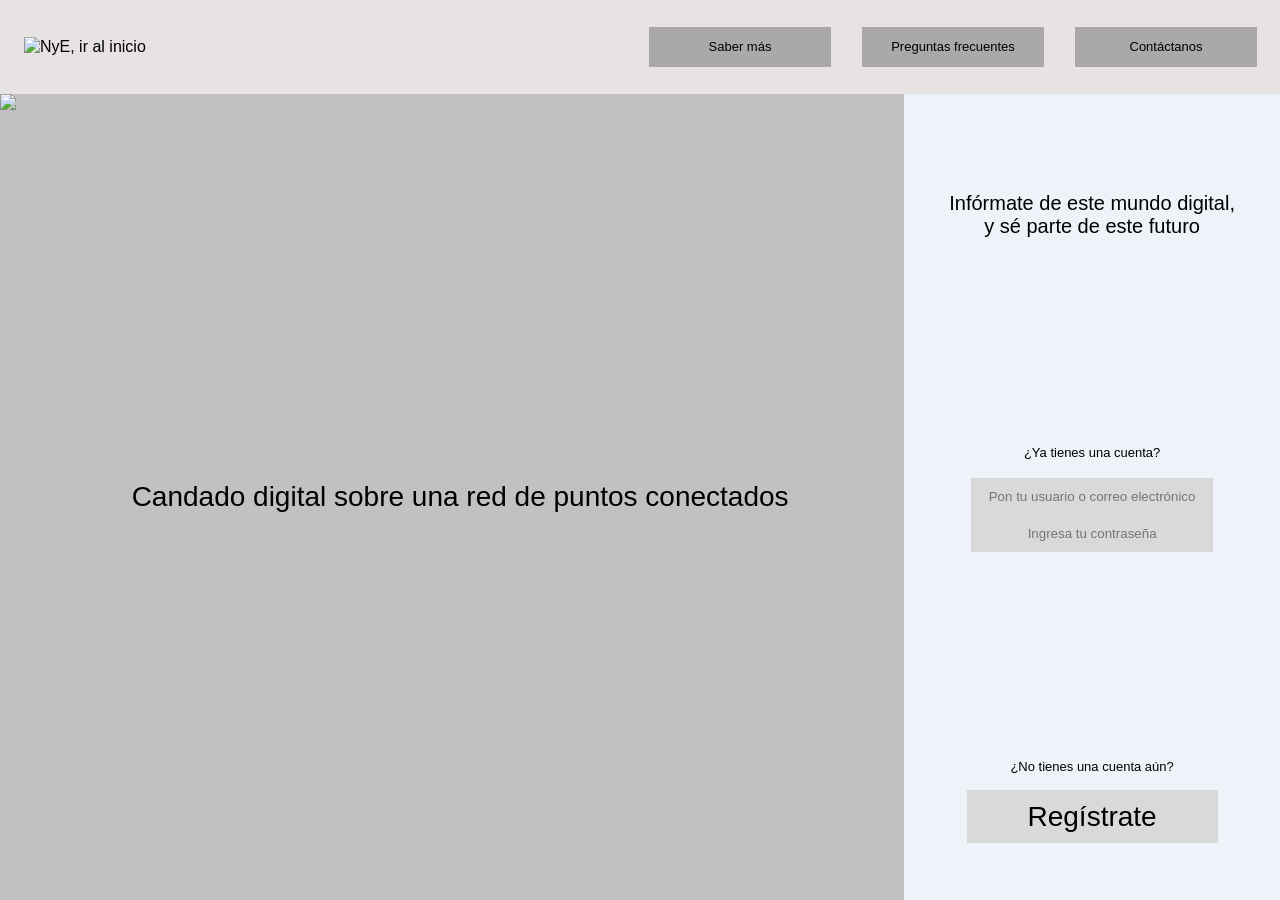
==== index.html @ 59d9b5fd "Add files via upload" ====
<!DOCTYPE html>
<html lang="es">
<head>
  <meta charset="UTF-8">
  <meta name="viewport" content="width=device-width, initial-scale=1.0">
  <title>NyE | ISO/IEC 27001</title>
  <link rel="stylesheet" href="css/index.css">
  <script src="script.js" defer></script>
</head>
<body>
  <header>
    <a class="logo" href="index.html"><img src="css/img/logo.png" alt="NyE, ir al inicio"></a>
    <nav>
      <a href="saber-mas.html">Saber más</a>
      <a href="preguntas-frecuentes.html">Preguntas frecuentes</a>
      <a href="contacto.html">Contáctanos</a>
    </nav>
  </header>

  <main>
    <section class="imagen">
      <img src="css/img/candado.jpg" alt="Candado digital sobre una red de puntos conectados">
    </section>

    <aside>
      <h1>Infórmate de este mundo digital,<br>y sé parte de este futuro</h1>

      <section class="login">
        <h2>¿Ya tienes una cuenta?</h2>
        <form action="#" method="post">
          <div class="campo">
            <label for="usuario">Usuario o correo electrónico</label>
            <input type="text" id="usuario" name="usuario" placeholder="Pon tu usuario o correo electrónico">
          </div>
          <div class="campo">
            <label for="clave">Contraseña</label>
            <input type="password" id="clave" name="clave" placeholder="Ingresa tu contraseña">
          </div>
          <button type="submit">Ingresar</button>
        </form>
      </section>

      <section class="registro">
        <p>¿No tienes una cuenta aún?</p>
        <a href="registro.html">Regístrate</a>
      </section>
    </aside>
  </main>
</body>
</html>
---- css/index.css ----
/* index.css  ->  <link rel="stylesheet" href="index.css"> */
*{box-sizing:border-box;margin:0;padding:0}
body{font-family:"Inter","Segoe UI",Roboto,Arial,sans-serif;color:#000;background:#EDF3F9;line-height:1.25}
a{color:inherit;text-decoration:none}
img{display:block}
ul,ol{list-style:none}

header{height:94px;padding:0 23px 0 24px;background:#e8e3e3;display:flex;align-items:center}
header > div{width:182px;height:56px;background:#aaa8a9;display:flex;align-items:center;justify-content:center;text-align:center;font-size:13px}
header nav{margin-left:auto;display:flex;gap:31px}
header nav a{width:182px;height:40px;background:#aaa8a9;display:flex;align-items:center;justify-content:center;text-align:center;font-size:13px}

main{display:grid;grid-template-columns:883fr 367fr;min-height:calc(100vh - 94px)}

/* Imagen grande de la izquierda (el texto es el alt de la imagen) */
main > section{background:#c2c0c1}
main > section img{width:100%;height:100%;min-height:calc(100vh - 94px);line-height:calc(100vh - 94px);text-align:center;font-size:28px;object-fit:cover;background:#c2c0c1}

/* Panel derecho */
aside{display:flex;flex-direction:column;justify-content:space-between;align-items:center;padding:98px 30px 57px;text-align:center}
aside h1{font-size:20px;font-weight:400;line-height:1.15}
aside h2{font-size:13px;font-weight:400;margin-bottom:17px}
aside p{font-size:13px;margin-bottom:15px}

form{display:flex;flex-direction:column;align-items:center}
input{width:242px;height:37px;margin-bottom:28px;padding:0 10px;background:#d9d9d9;border:0;border-radius:0;text-align:center;font:13px inherit;font-family:inherit}
input:last-of-type{margin-bottom:0}
input:focus{outline:2px solid #000}

/* Etiquetas y botón "Ingresar" no aparecen en el wireframe: se ocultan visualmente (siguen accesibles) */
label,form button{position:absolute;width:1px;height:1px;overflow:hidden;clip:rect(0 0 0 0);white-space:nowrap}
form button:focus{position:static;width:auto;height:auto;clip:auto;margin-top:12px;padding:8px 20px;background:#000;color:#fff;border:0}

aside section:last-child a{display:flex;align-items:center;justify-content:center;width:251px;height:53px;background:#d9d9d9;font-size:28px}

@media (max-width:800px){
  header{height:auto;flex-direction:column;gap:12px;padding:12px}
  header nav{margin:0;flex-wrap:wrap;justify-content:center;gap:12px}
  main{grid-template-columns:1fr}
  main > section img{min-height:220px;line-height:220px}
  aside{gap:40px;padding:40px 20px}
}
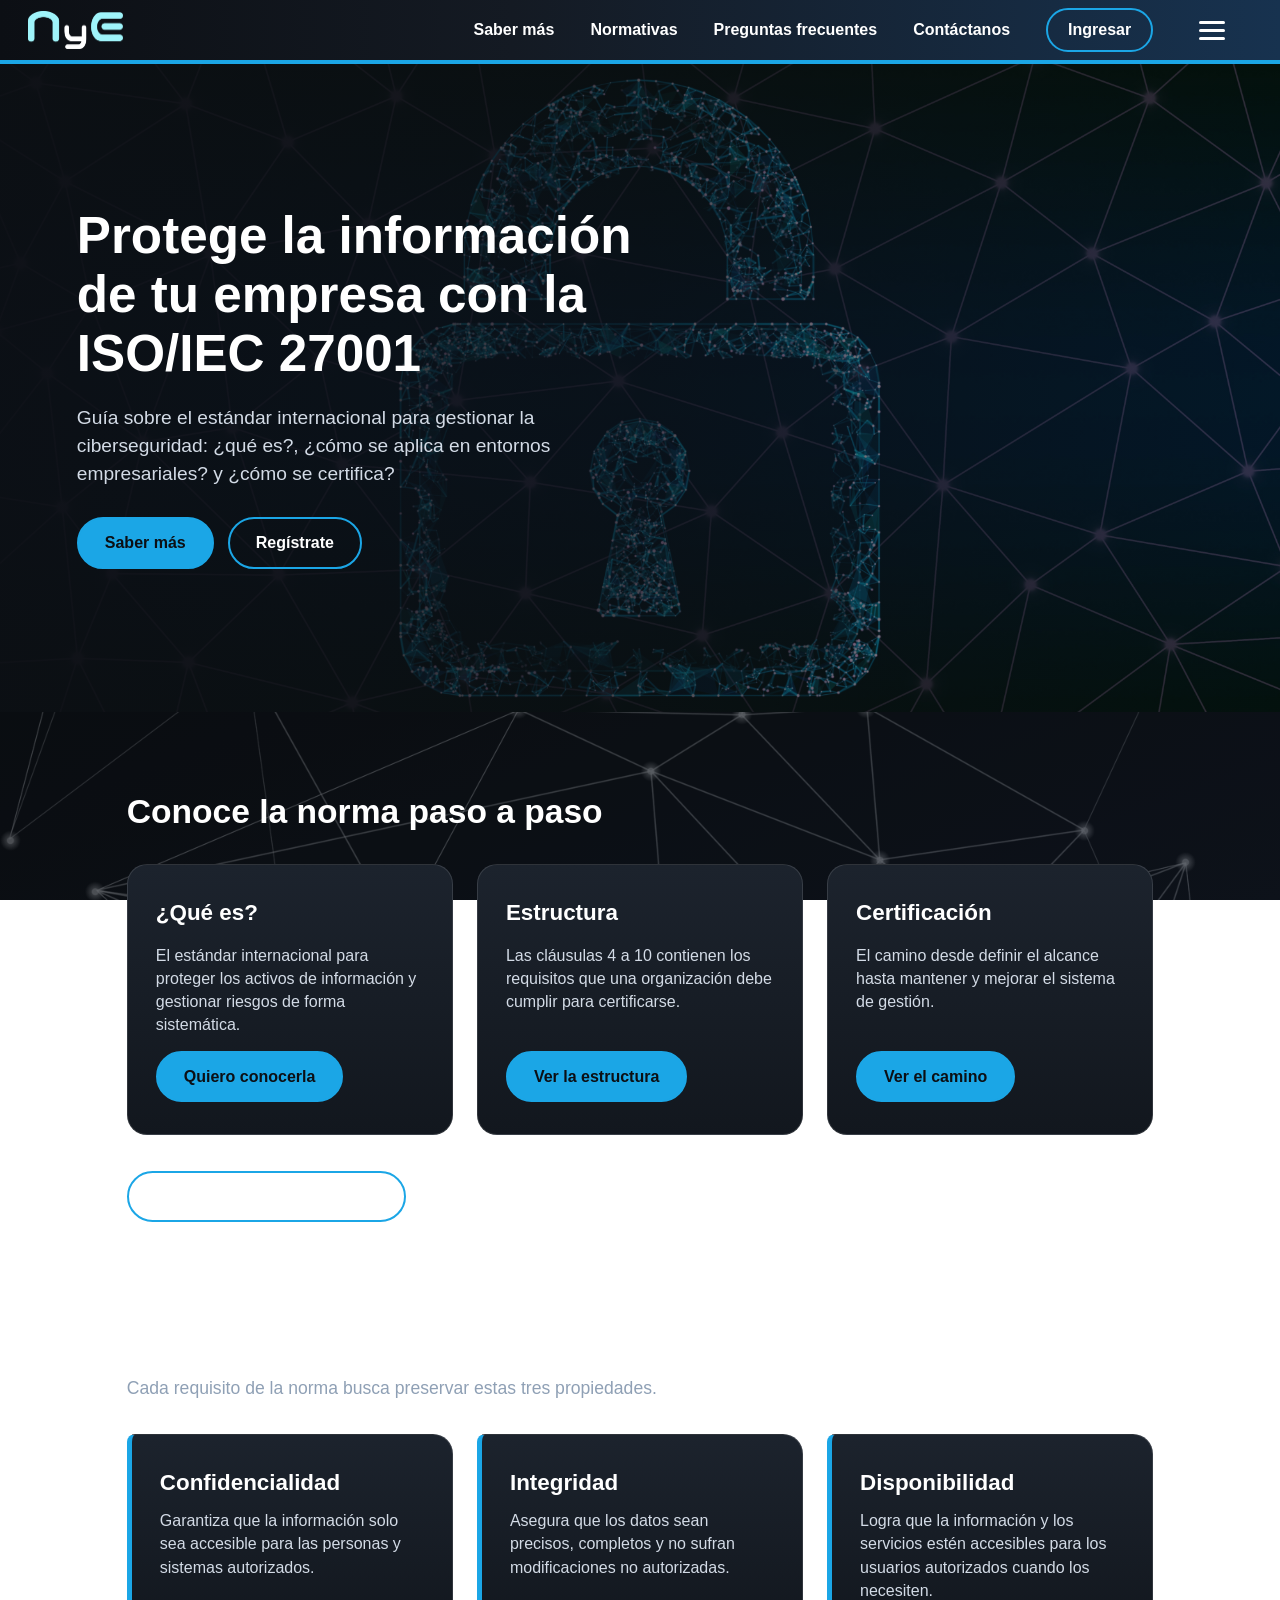
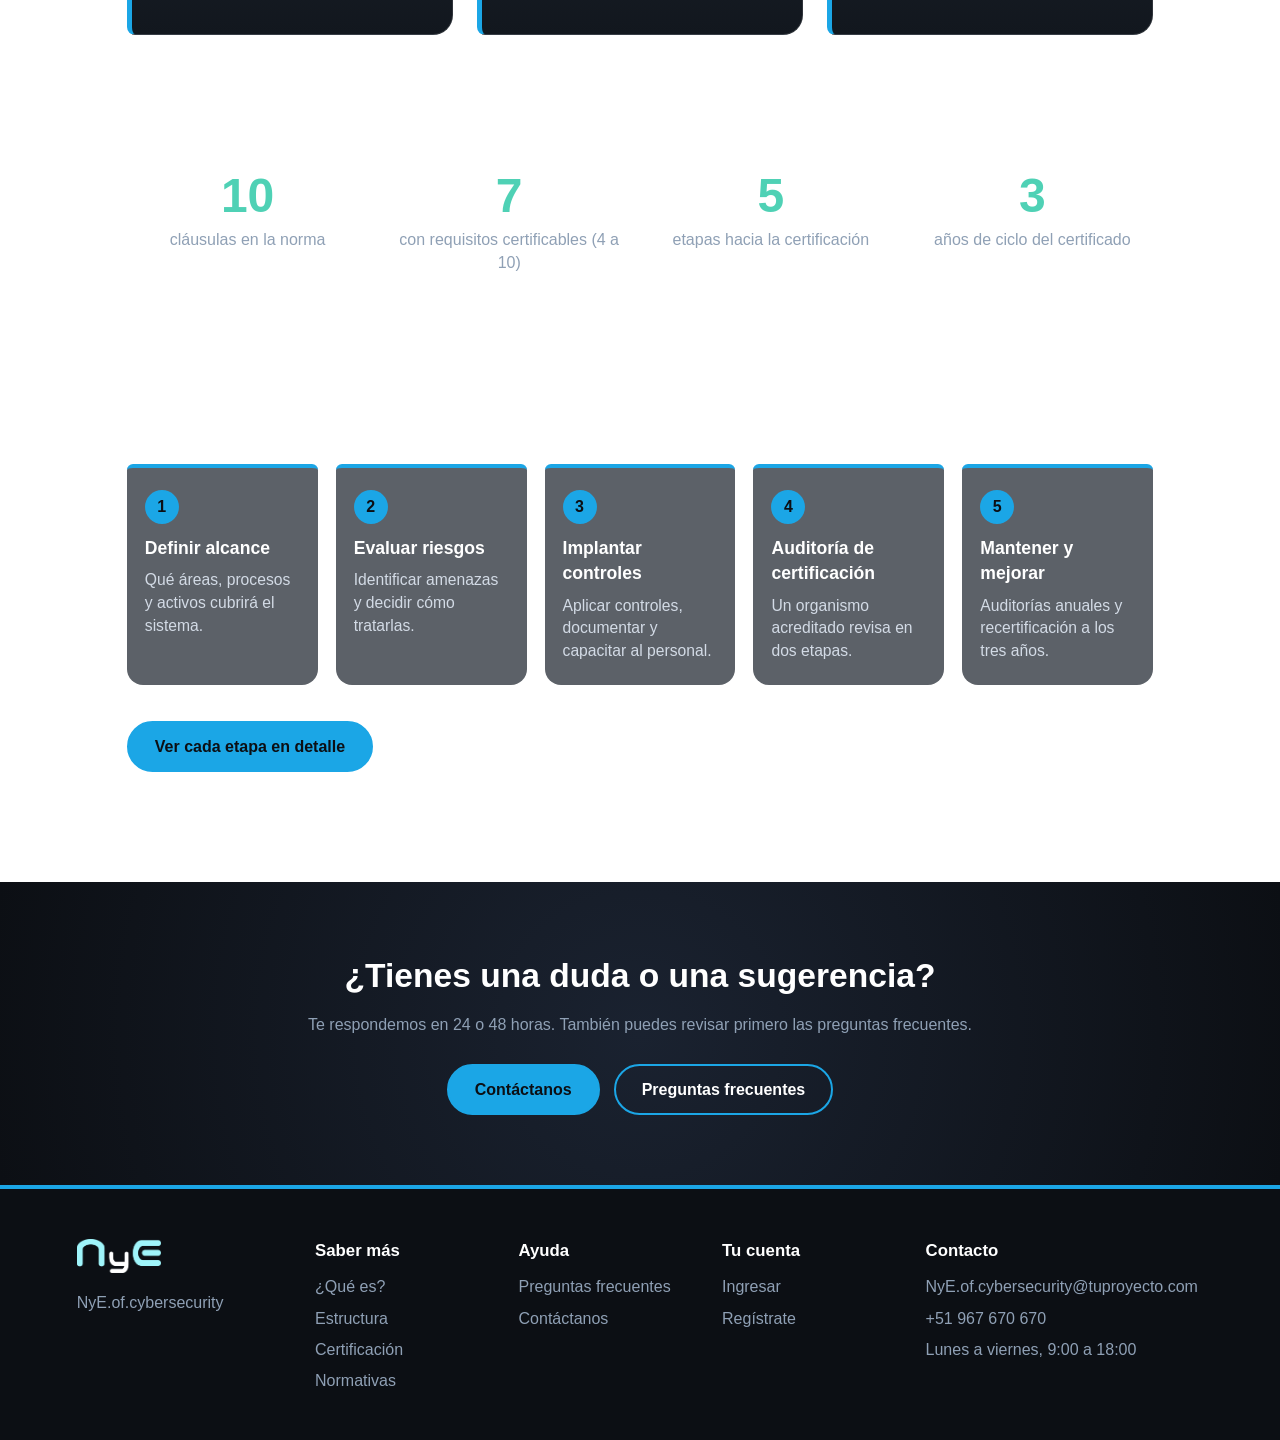
==== commit 29b3596e: "Add files via upload" ====
--- a/index.html
+++ b/index.html
@@ -4,47 +4,153 @@
   <meta charset="UTF-8">
   <meta name="viewport" content="width=device-width, initial-scale=1.0">
   <title>NyE | ISO/IEC 27001</title>
-  <link rel="stylesheet" href="css/index.css">
-  <script src="script.js" defer></script>
+  <link rel="stylesheet" href="css/inicio.css">
+  <link rel="stylesheet" href="css/efectos.css">
 </head>
 <body>
+  <div class="precarga" aria-hidden="true"><span></span></div>
   <header>
     <a class="logo" href="index.html"><img src="css/img/logo.png" alt="NyE, ir al inicio"></a>
     <nav>
       <a href="saber-mas.html">Saber más</a>
+      <a href="normativas.html">Normativas</a>
       <a href="preguntas-frecuentes.html">Preguntas frecuentes</a>
       <a href="contacto.html">Contáctanos</a>
+      <a class="acceso" href="login.html">Ingresar</a>
+    <button class="menu-btn" type="button" aria-label="Abrir menú" aria-expanded="false" aria-controls="menu"><span></span><span></span><span></span></button>
     </nav>
   </header>
 
   <main>
-    <section class="imagen">
-      <img src="css/img/candado.jpg" alt="Candado digital sobre una red de puntos conectados">
+    <!-- Portada -->
+    <section class="portada">
+      <div class="portada-texto">
+        <h1>Protege la información de tu empresa con la ISO/IEC 27001</h1>
+        <p>Guía sobre el estándar internacional para gestionar la ciberseguridad: ¿qué es?, ¿cómo se aplica en entornos empresariales? y ¿cómo se certifica?</p>
+        <div class="botones">
+          <a class="btn btn-cian" href="saber-mas.html">Saber más</a>
+          <a class="btn btn-borde" href="registro.html">Regístrate</a>
+        </div>
+      </div>
     </section>
 
-    <aside>
-      <h1>Infórmate de este mundo digital,<br>y sé parte de este futuro</h1>
+    <!-- Tres tarjetas principales -->
+    <section class="bloque tarjetas-principales" aria-labelledby="t-conoce">
+      <h2 id="t-conoce">Conoce la norma paso a paso</h2>
+      <div class="rejilla-3">
+        <article class="tarjeta">
+          <h3>¿Qué es?</h3>
+          <p>El estándar internacional para proteger los activos de información y gestionar riesgos de forma sistemática.</p>
+          <a class="btn btn-cian" href="que-es.html">Quiero conocerla</a>
+        </article>
+        <article class="tarjeta">
+          <h3>Estructura</h3>
+          <p>Las cláusulas 4 a 10 contienen los requisitos que una organización debe cumplir para certificarse.</p>
+          <a class="btn btn-cian" href="estructura.html">Ver la estructura</a>
+        </article>
+        <article class="tarjeta">
+          <h3>Certificación</h3>
+          <p>El camino desde definir el alcance hasta mantener y mejorar el sistema de gestión.</p>
+          <a class="btn btn-cian" href="certificacion.html">Ver el camino</a>
+        </article>
+      </div>
+      <p class="experto"><a class="btn btn-borde" href="contacto.html">Quiero hablar con un experto</a></p>
+    </section>
 
-      <section class="login">
-        <h2>¿Ya tienes una cuenta?</h2>
-        <form action="#" method="post">
-          <div class="campo">
-            <label for="usuario">Usuario o correo electrónico</label>
-            <input type="text" id="usuario" name="usuario" placeholder="Pon tu usuario o correo electrónico">
-          </div>
-          <div class="campo">
-            <label for="clave">Contraseña</label>
-            <input type="password" id="clave" name="clave" placeholder="Ingresa tu contraseña">
-          </div>
-          <button type="submit">Ingresar</button>
-        </form>
-      </section>
+    <!-- Pilares (equivale a la cuadrícula de industrias) -->
+    <section class="bloque pilares" aria-labelledby="t-pilares">
+      <h2 id="t-pilares">Tres pilares para proteger tu información</h2>
+      <p class="intro">Cada requisito de la norma busca preservar estas tres propiedades.</p>
+      <div class="rejilla-3">
+        <article class="pilar">
+          <h3>Confidencialidad</h3>
+          <p>Garantiza que la información solo sea accesible para las personas y sistemas autorizados.</p>
+        </article>
+        <article class="pilar">
+          <h3>Integridad</h3>
+          <p>Asegura que los datos sean precisos, completos y no sufran modificaciones no autorizadas.</p>
+        </article>
+        <article class="pilar">
+          <h3>Disponibilidad</h3>
+          <p>Logra que la información y los servicios estén accesibles para los usuarios autorizados cuando los necesiten.</p>
+        </article>
+      </div>
+    </section>
 
-      <section class="registro">
-        <p>¿No tienes una cuenta aún?</p>
+    <!-- Cifras -->
+    <section class="cifras" aria-label="La norma en cifras">
+      <div><strong>10</strong><span>cláusulas en la norma</span></div>
+      <div><strong>7</strong><span>con requisitos certificables (4 a 10)</span></div>
+      <div><strong>5</strong><span>etapas hacia la certificación</span></div>
+      <div><strong>3</strong><span>años de ciclo del certificado</span></div>
+    </section>
+
+    <!-- Camino a la certificación (equivale a noticias y recursos) -->
+    <section class="bloque camino" aria-labelledby="t-camino">
+      <h2 id="t-camino">Camino hacia la certificación</h2>
+      <ol class="pasos">
+        <li><h3>Definir alcance</h3><p>Qué áreas, procesos y activos cubrirá el sistema.</p></li>
+        <li><h3>Evaluar riesgos</h3><p>Identificar amenazas y decidir cómo tratarlas.</p></li>
+        <li><h3>Implantar controles</h3><p>Aplicar controles, documentar y capacitar al personal.</p></li>
+        <li><h3>Auditoría de certificación</h3><p>Un organismo acreditado revisa en dos etapas.</p></li>
+        <li><h3>Mantener y mejorar</h3><p>Auditorías anuales y recertificación a los tres años.</p></li>
+      </ol>
+      <p class="experto"><a class="btn btn-cian" href="certificacion.html">Ver cada etapa en detalle</a></p>
+    </section>
+
+    <!-- Llamada a la acción final -->
+    <section class="cierre">
+      <h2>¿Tienes una duda o una sugerencia?</h2>
+      <p>Te respondemos en 24 o 48 horas. También puedes revisar primero las preguntas frecuentes.</p>
+      <div class="botones">
+        <a class="btn btn-cian" href="contacto.html">Contáctanos</a>
+        <a class="btn btn-borde" href="preguntas-frecuentes.html">Preguntas frecuentes</a>
+      </div>
+    </section>
+  </main>
+
+  <footer>
+    <div class="pie-columnas">
+      <div>
+        <img src="css/img/logo.png" alt="NyE" class="pie-logo">
+        <p>NyE.of.cybersecurity</p>
+      </div>
+      <div>
+        <h3>Saber más</h3>
+        <a href="que-es.html">¿Qué es?</a>
+        <a href="estructura.html">Estructura</a>
+        <a href="certificacion.html">Certificación</a>
+        <a href="normativas.html">Normativas</a>
+      </div>
+      <div>
+        <h3>Ayuda</h3>
+        <a href="preguntas-frecuentes.html">Preguntas frecuentes</a>
+        <a href="contacto.html">Contáctanos</a>
+      </div>
+      <div>
+        <h3>Tu cuenta</h3>
+        <a href="login.html">Ingresar</a>
         <a href="registro.html">Regístrate</a>
-      </section>
-    </aside>
-  </main>
+      </div>
+      <div>
+        <h3>Contacto</h3>
+        <a href="mailto:NyE.of.cybersecurity@tuproyecto.com">NyE.of.cybersecurity@tuproyecto.com</a>
+        <a href="tel:+51967670670">+51 967 670 670</a>
+        <span>Lunes a viernes, 9:00 a 18:00</span>
+      </div>
+    </div>
+  </footer>
+<div class="menu-pantalla" id="menu" aria-hidden="true">
+    <ol>
+      <li style="--i:0"><a href="index.html">Inicio</a></li>
+      <li style="--i:1"><a href="saber-mas.html">Saber más</a></li>
+      <li style="--i:2"><a href="normativas.html">Normativas</a></li>
+      <li style="--i:3"><a href="preguntas-frecuentes.html">Preguntas frecuentes</a></li>
+      <li style="--i:4"><a href="contacto.html">Contáctanos</a></li>
+      <li style="--i:5"><a href="login.html">Ingresar</a></li>
+    </ol>
+    <p>NyE.of.cybersecurity</p>
+  </div>
+  <script src="js/efectos.js"></script>
 </body>
 </html>
--- a/css/inicio.css
+++ b/css/inicio.css
@@ -0,0 +1,214 @@
+/* inicio.css -> <link rel="stylesheet" href="css/inicio.css">
+   Misma paleta que el resto del sitio NyE. Estructura inspirada en Control Union España. */
+
+:root {
+  --azul-noche: #0c0f14;
+  --azul-medio: #141a23;
+  --azul-claro: #17324f;
+  --cian: #1ba6e6;
+  --fondo: #0c0f14;
+  --tarjeta-a: #1c232d;
+  --tarjeta-b: #12171e;
+  --texto-suave: #8fa0b5;
+}
+
+* { box-sizing: border-box; margin: 0; padding: 0; }
+
+html { background: linear-gradient(160deg, #0c0f14 0%, #10151c 60%, #141c28 100%) fixed; scroll-behavior: smooth; }
+
+body {
+  min-height: 100vh;
+  font-family: "Fira Sans", "Mukta", "Segoe UI", Roboto, Arial, sans-serif;
+  color: #fff;
+  line-height: 1.45;
+}
+
+a { color: inherit; text-decoration: none; }
+
+:focus-visible { outline: 3px solid var(--cian); outline-offset: 3px; }
+
+/* ===== Encabezado (igual que el resto del sitio) ===== */
+header {
+  position: sticky;
+  top: 0;
+  z-index: 10;
+  display: flex;
+  align-items: center;
+  justify-content: space-between;
+  gap: 20px;
+  min-height: 64px;
+  padding: 6px 3.5% 6px 2.2%;
+  background: linear-gradient(90deg, var(--azul-noche) 0%, var(--azul-medio) 40%, var(--azul-claro) 100%);
+  border-bottom: 4px solid var(--cian);
+}
+
+.logo { display: block; line-height: 0; }
+.logo img { display: block; height: 38px; width: auto; }
+
+nav { display: flex; flex-wrap: wrap; align-items: center; gap: clamp(16px, 3vw, 36px); }
+nav a { font-weight: 700; font-size: 1rem; }
+nav a:hover { text-decoration: underline; }
+
+nav a.acceso {
+  padding: 8px 20px;
+  border: 2px solid var(--cian);
+  border-radius: 999px;
+}
+nav a.acceso:hover { background: var(--cian); text-decoration: none; }
+
+/* ===== Botones ===== */
+.btn {
+  display: inline-block;
+  padding: 12px 26px;
+  border-radius: 999px;
+  font-weight: 700;
+  font-size: 1rem;
+  transition: background 0.2s, border-color 0.2s;
+}
+.btn-cian { background: var(--cian); color: var(--azul-noche); border: 2px solid var(--cian); }
+.btn-cian:hover { background: #4cc0f5; border-color: #4cc0f5; }
+.btn-borde { border: 2px solid var(--cian); color: #fff; }
+.btn-borde:hover { background: rgba(27, 166, 230, 0.18); }
+
+.botones { display: flex; flex-wrap: wrap; gap: 14px; }
+
+/* ===== Portada ===== */
+.portada {
+  display: flex;
+  align-items: center;
+  min-height: 72vh;
+  padding: 60px 6%;
+  background:
+    linear-gradient(90deg, rgba(12,15,20, 0.94) 0%, rgba(12,15,20, 0.75) 50%, rgba(12,15,20, 0.25) 100%),
+    var(--azul-noche) url("img/candado.jpg") center / cover no-repeat;
+}
+
+.portada-texto { max-width: 38rem; }
+.portada h1 { font-size: clamp(2rem, 4.4vw, 3.2rem); line-height: 1.15; margin-bottom: 20px; }
+.portada p { font-size: 1.2rem; color: #d3dbe6; margin-bottom: 30px; max-width: 34rem; }
+
+/* ===== Bloques de contenido ===== */
+.bloque { max-width: 1180px; margin: 0 auto; padding: 80px 6% 20px; }
+.bloque h2 { font-size: clamp(1.6rem, 3vw, 2.1rem); line-height: 1.2; margin-bottom: 14px; }
+.intro { color: var(--texto-suave); margin-bottom: 32px; font-size: 1.1rem; }
+.tarjetas-principales h2, .camino h2 { margin-bottom: 32px; }
+
+.rejilla-3 { display: grid; grid-template-columns: repeat(3, 1fr); gap: 24px; }
+
+.tarjeta, .pilar {
+  padding: 32px 28px;
+  background: linear-gradient(to bottom, var(--tarjeta-a) 0%, var(--tarjeta-b) 100%);
+  border: 1px solid rgba(255, 255, 255, 0.12);
+  border-radius: 20px;
+}
+
+.tarjeta { display: flex; flex-direction: column; align-items: flex-start; gap: 14px; }
+.tarjeta h3, .pilar h3 { font-size: 1.4rem; }
+.tarjeta p, .pilar p { color: #d3dbe6; flex: 1; }
+
+/* Los pilares llevan un borde cian a la izquierda: aquí sí marca una jerarquía distinta a las tarjetas de acción */
+.pilar { border-left: 5px solid var(--cian); border-radius: 8px 20px 20px 8px; }
+.pilar h3 { margin-bottom: 10px; }
+
+.experto { margin-top: 36px; }
+
+/* ===== Cifras ===== */
+.cifras {
+  display: grid;
+  grid-template-columns: repeat(4, 1fr);
+  gap: 20px;
+  max-width: 1180px;
+  margin: 80px auto 0;
+  padding: 36px 6%;
+  text-align: center;
+  border-top: 1px solid rgba(255, 255, 255, 0.15);
+  border-bottom: 1px solid rgba(255, 255, 255, 0.15);
+}
+.cifras strong { display: block; font-size: 3rem; line-height: 1; color: var(--cian); }
+.cifras span { display: block; margin-top: 8px; color: var(--texto-suave); }
+
+/* ===== Camino: pasos ===== */
+.pasos {
+  display: grid;
+  grid-template-columns: repeat(5, 1fr);
+  gap: 18px;
+  list-style: none;
+  counter-reset: paso;
+}
+.pasos li {
+  counter-increment: paso;
+  padding: 22px 18px;
+  background: rgba(24,30,40, 0.7);
+  border-top: 4px solid var(--cian);
+  border-radius: 6px 6px 16px 16px;
+}
+.pasos li::before {
+  content: counter(paso);
+  display: grid;
+  place-items: center;
+  width: 34px;
+  height: 34px;
+  margin-bottom: 12px;
+  border-radius: 50%;
+  background: var(--cian);
+  color: var(--azul-noche);
+  font-weight: 700;
+}
+.pasos h3 { font-size: 1.1rem; margin-bottom: 8px; }
+.pasos p { color: #d3dbe6; font-size: 0.98rem; }
+
+/* ===== Cierre ===== */
+.cierre {
+  margin-top: 90px;
+  padding: 70px 6%;
+  text-align: center;
+  background: radial-gradient(circle at center, #1a2230 0%, #0c0f14 100%);
+}
+.cierre h2 { font-size: clamp(1.6rem, 3vw, 2.1rem); margin-bottom: 12px; }
+.cierre p { color: var(--texto-suave); margin-bottom: 28px; }
+.cierre .botones { justify-content: center; }
+
+/* ===== Pie de página ===== */
+footer { padding: 50px 6% 40px; background: var(--azul-noche); border-top: 4px solid var(--cian); }
+
+.pie-columnas {
+  display: grid;
+  grid-template-columns: 1.2fr 1fr 1fr 1fr 1.6fr;
+  gap: 30px;
+  max-width: 1180px;
+  margin: 0 auto;
+}
+.pie-columnas h3 { font-size: 1.05rem; margin-bottom: 12px; }
+.pie-columnas a, .pie-columnas span, .pie-columnas p { display: block; margin-bottom: 8px; color: var(--texto-suave); overflow-wrap: anywhere; }
+.pie-columnas a:hover { color: #fff; text-decoration: underline; }
+.pie-logo { height: 34px; width: auto; margin-bottom: 12px; }
+
+/* ===== Responsivo ===== */
+@media (max-width: 1000px) {
+  .pasos { grid-template-columns: repeat(2, 1fr); }
+  .cifras { grid-template-columns: repeat(2, 1fr); }
+  .pie-columnas { grid-template-columns: repeat(2, 1fr); }
+}
+
+@media (max-width: 800px) {
+  header { position: static; flex-wrap: wrap; justify-content: center; padding: 10px; }
+  .rejilla-3 { grid-template-columns: 1fr; }
+  .portada { min-height: 60vh; background: linear-gradient(rgba(12,15,20, 0.85), rgba(12,15,20, 0.85)), var(--azul-noche) url("img/candado.jpg") center / cover no-repeat; }
+  .bloque { padding-top: 56px; }
+}
+
+@media (max-width: 520px) {
+  .pasos, .pie-columnas { grid-template-columns: 1fr; }
+}
+
+@media (prefers-reduced-motion: reduce) {
+  html { scroll-behavior: auto; }
+  .btn { transition: none; }
+}
+
+/* Acento secundario menta para cifras y datos */
+:root { --menta: #4fd1b5; }
+.cifras strong, .linea b, .temas strong { color: var(--menta); }
+.barra i { background: var(--menta); }
+
+body::before { content: ""; position: fixed; inset: 0; z-index: -1; pointer-events: none; background: url("img/puntos2.png") center / cover no-repeat; filter: invert(1); opacity: .35; }
--- a/css/efectos.css
+++ b/css/efectos.css
@@ -0,0 +1,80 @@
+/* efectos.css -> preloader, menú a pantalla completa y aparición al hacer scroll.
+   Lo usa js/efectos.js. Si el JavaScript no carga, el contenido se ve igual. */
+
+/* ===== Preloader ===== */
+.precarga {
+  position: fixed; inset: 0; z-index: 100;
+  display: grid; place-items: center;
+  background: #0c0f14;
+  transition: opacity .5s, visibility .5s;
+}
+.precarga.fuera { opacity: 0; visibility: hidden; }
+.precarga span {
+  width: 54px; height: 54px;
+  border: 4px solid rgba(27, 166, 230, .25);
+  border-top-color: #1ba6e6;
+  border-radius: 50%;
+  animation: giro .9s linear infinite;
+}
+@keyframes giro { to { transform: rotate(360deg); } }
+
+/* ===== Botón del menú ===== */
+.menu-btn { display: grid; gap: 5px; padding: 10px; background: none; border: 0; cursor: pointer; }
+.menu-btn span { display: block; width: 26px; height: 3px; background: #fff; border-radius: 2px; transition: transform .3s, opacity .3s; }
+.menu-abierto .menu-btn span:nth-child(1) { transform: translateY(8px) rotate(45deg); }
+.menu-abierto .menu-btn span:nth-child(2) { opacity: 0; }
+.menu-abierto .menu-btn span:nth-child(3) { transform: translateY(-8px) rotate(-45deg); }
+
+/* ===== Menú a pantalla completa ===== */
+.menu-abierto { overflow: hidden; }
+.menu-abierto header { z-index: 60; }
+
+.menu-pantalla {
+  position: fixed; inset: 0; z-index: 50;
+  display: flex; flex-direction: column; justify-content: center;
+  padding: 90px 10% 40px;
+  background: linear-gradient(rgba(12,15,20, .9), rgba(12,15,20, .96)), url("img/candado.jpg") center / cover;
+  clip-path: circle(0 at calc(100% - 40px) 40px);
+  visibility: hidden;
+  transition: clip-path .7s cubic-bezier(.7, 0, .2, 1), visibility 0s .7s;
+}
+.menu-abierto .menu-pantalla {
+  clip-path: circle(150% at calc(100% - 40px) 40px);
+  visibility: visible;
+  transition: clip-path .7s cubic-bezier(.7, 0, .2, 1), visibility 0s;
+}
+.menu-pantalla ol { list-style: none; counter-reset: m; }
+.menu-pantalla li {
+  counter-increment: m;
+  opacity: 0; transform: translateY(30px);
+  transition: opacity .5s, transform .5s;
+}
+.menu-abierto .menu-pantalla li { opacity: 1; transform: none; transition-delay: calc(var(--i) * 70ms + 300ms); }
+.menu-pantalla a {
+  display: inline-flex; align-items: baseline; gap: 18px;
+  padding: 6px 0;
+  font-size: clamp(2rem, 6vw, 3.8rem); font-weight: 700; line-height: 1.15;
+  transition: color .2s, transform .2s;
+}
+.menu-pantalla a::before { content: counter(m, decimal-leading-zero); font-size: 1rem; color: #1ba6e6; }
+.menu-pantalla a:hover { color: #1ba6e6; transform: translateX(14px); }
+.menu-pantalla p { margin-top: 30px; color: #8fa0b5; }
+
+/* ===== Aparición al hacer scroll ===== */
+.js .reveal { opacity: 0; transform: translateY(28px); transition: opacity .7s, transform .7s; }
+.js .reveal.visible { opacity: 1; transform: none; transition: opacity .7s, transform .7s, padding .25s, background .25s; }
+
+@media (max-width: 860px) {
+  header nav > a:not(.acceso) { display: none; }
+}
+
+@media (prefers-reduced-motion: reduce) {
+  .precarga span { animation: none; }
+  .js .reveal { opacity: 1; transform: none; transition: none; }
+  .menu-pantalla, .menu-abierto .menu-pantalla, .menu-pantalla li { transition: none; }
+}
+
+/* Acento secundario menta para cifras y datos */
+:root { --menta: #4fd1b5; }
+.cifras strong, .linea b, .temas strong { color: var(--menta); }
+.barra i { background: var(--menta); }
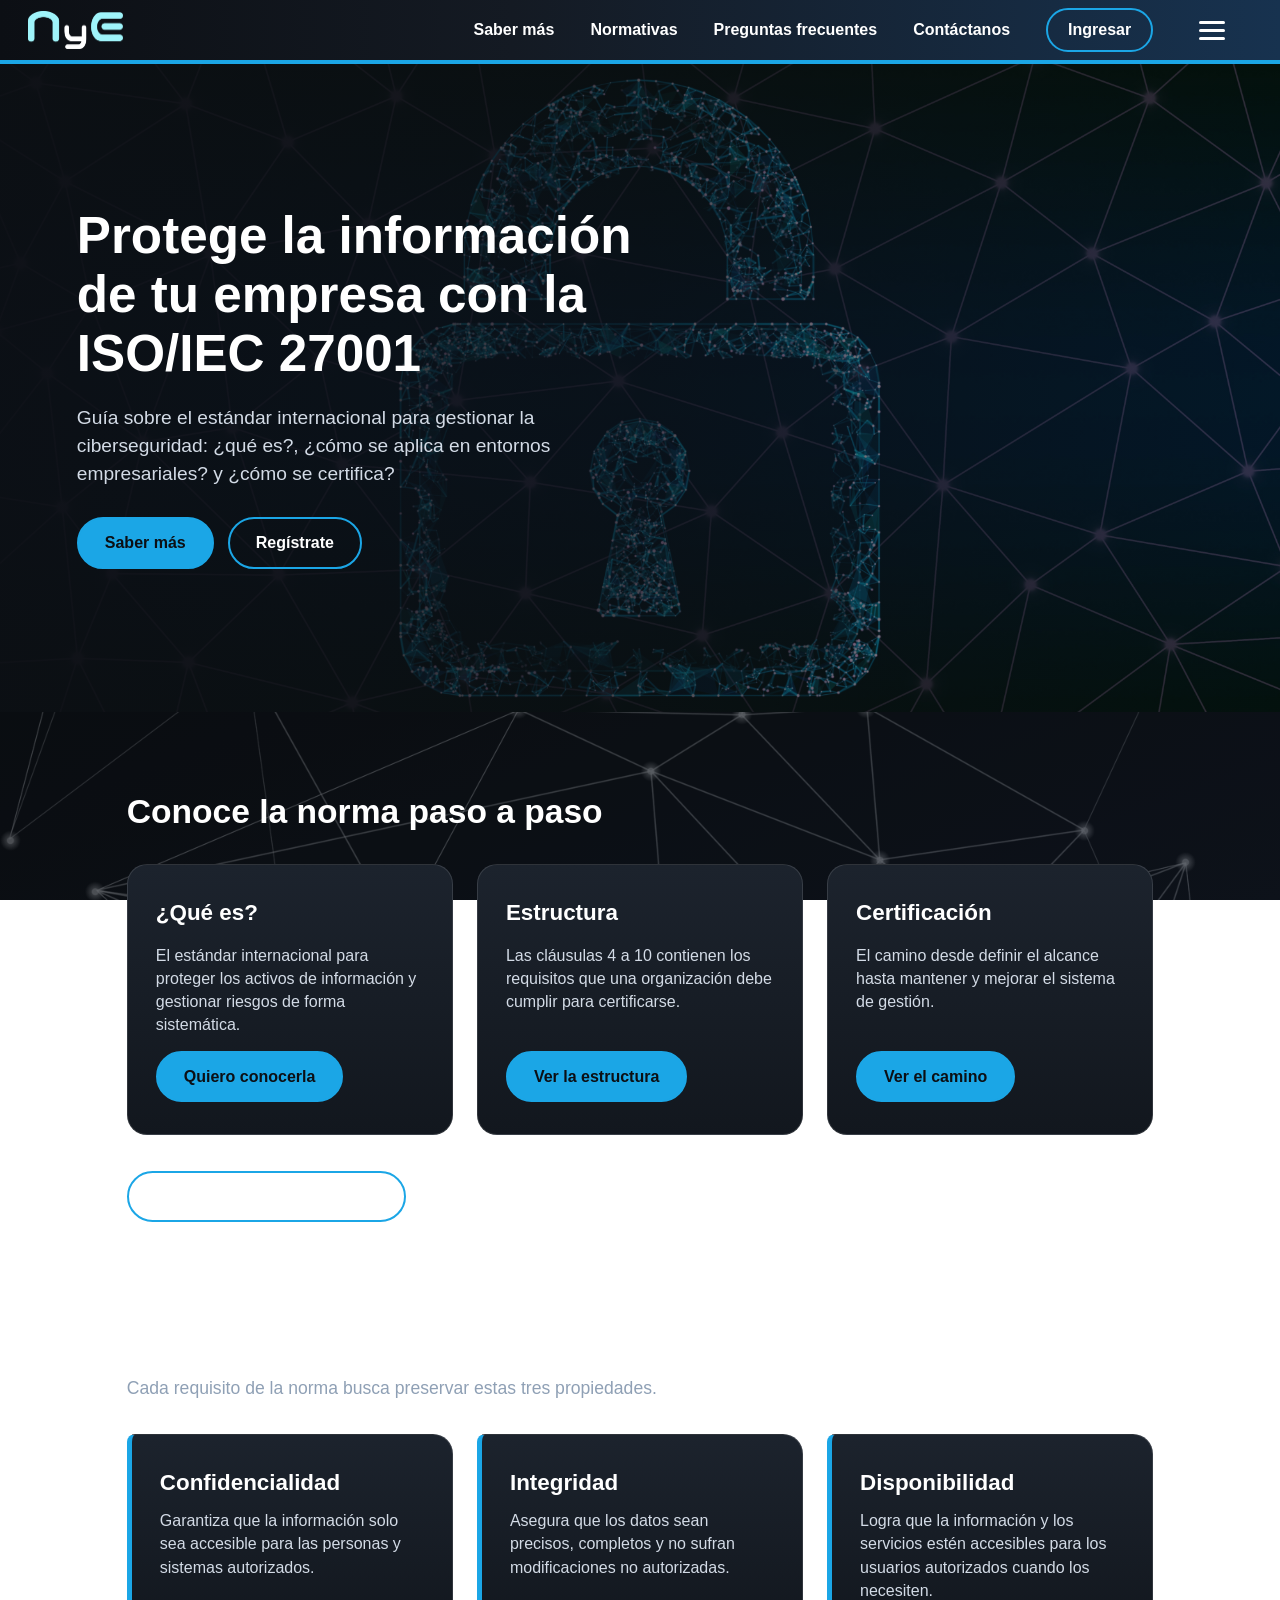
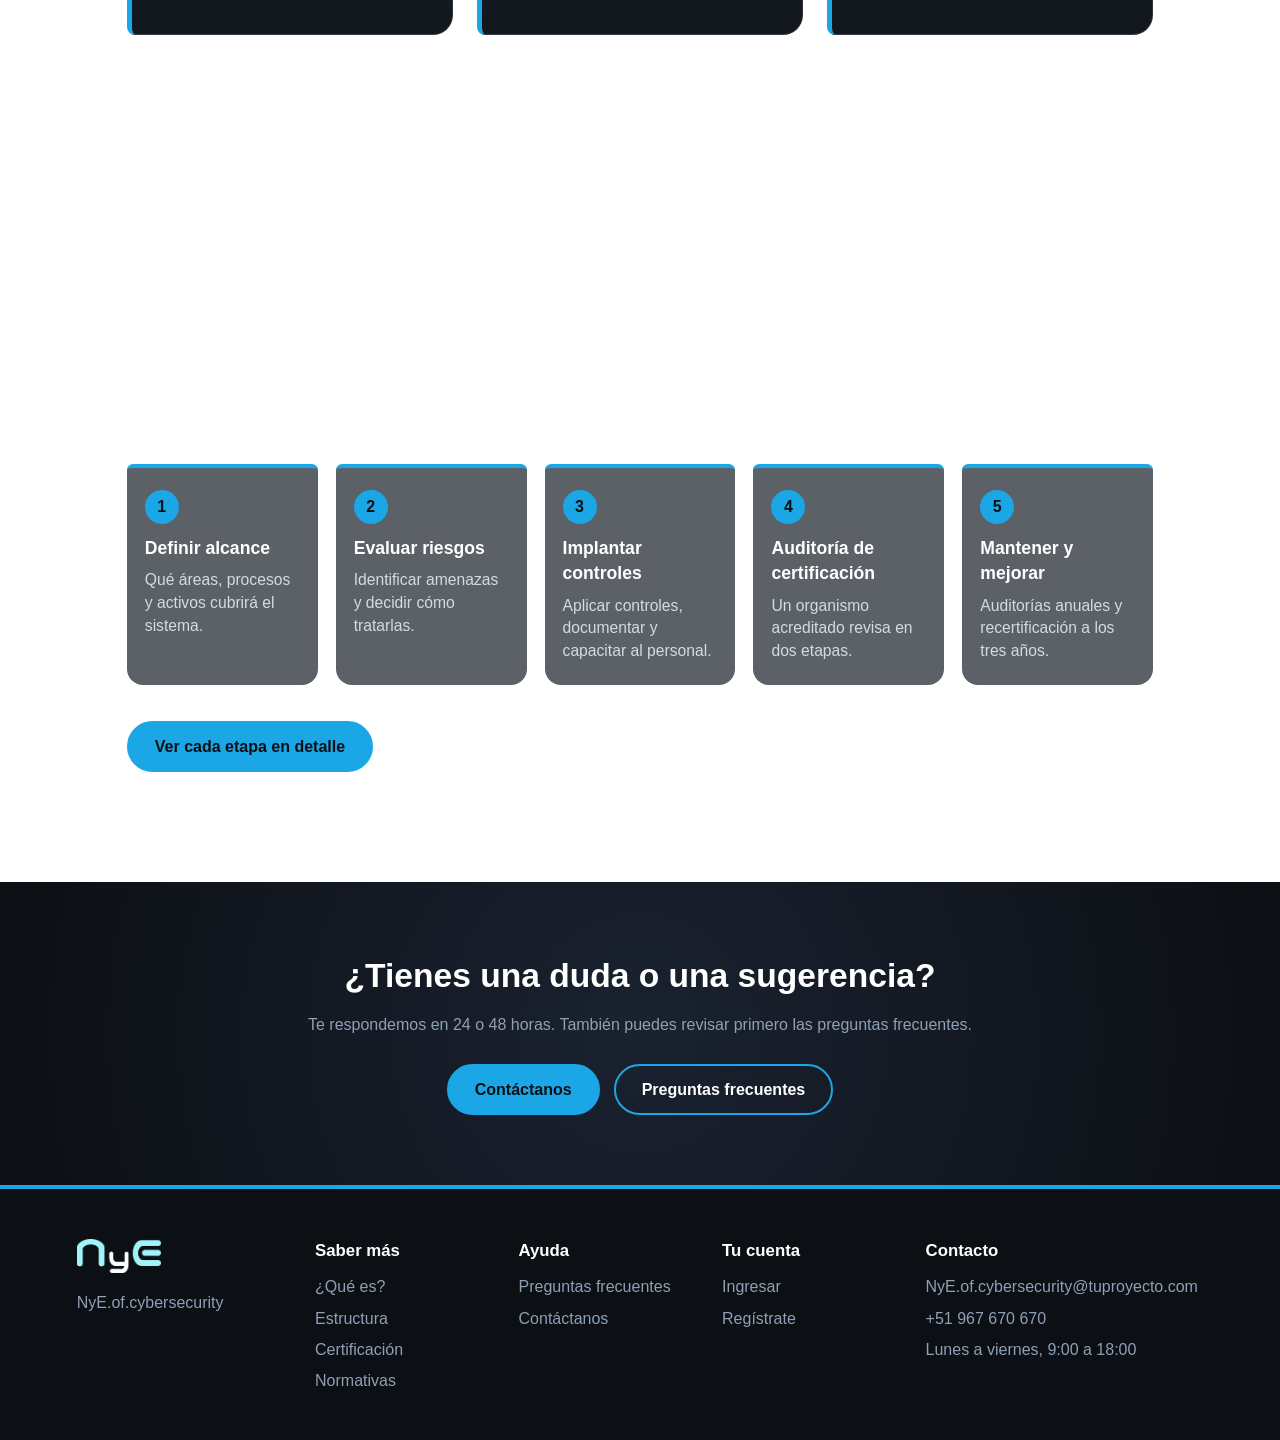
==== commit 89635434: "Add files via upload" ====
--- a/index.html
+++ b/index.html
@@ -152,5 +152,6 @@
     <p>NyE.of.cybersecurity</p>
   </div>
   <script src="js/efectos.js"></script>
+  <script src="js/sesion.js"></script>
 </body>
 </html>
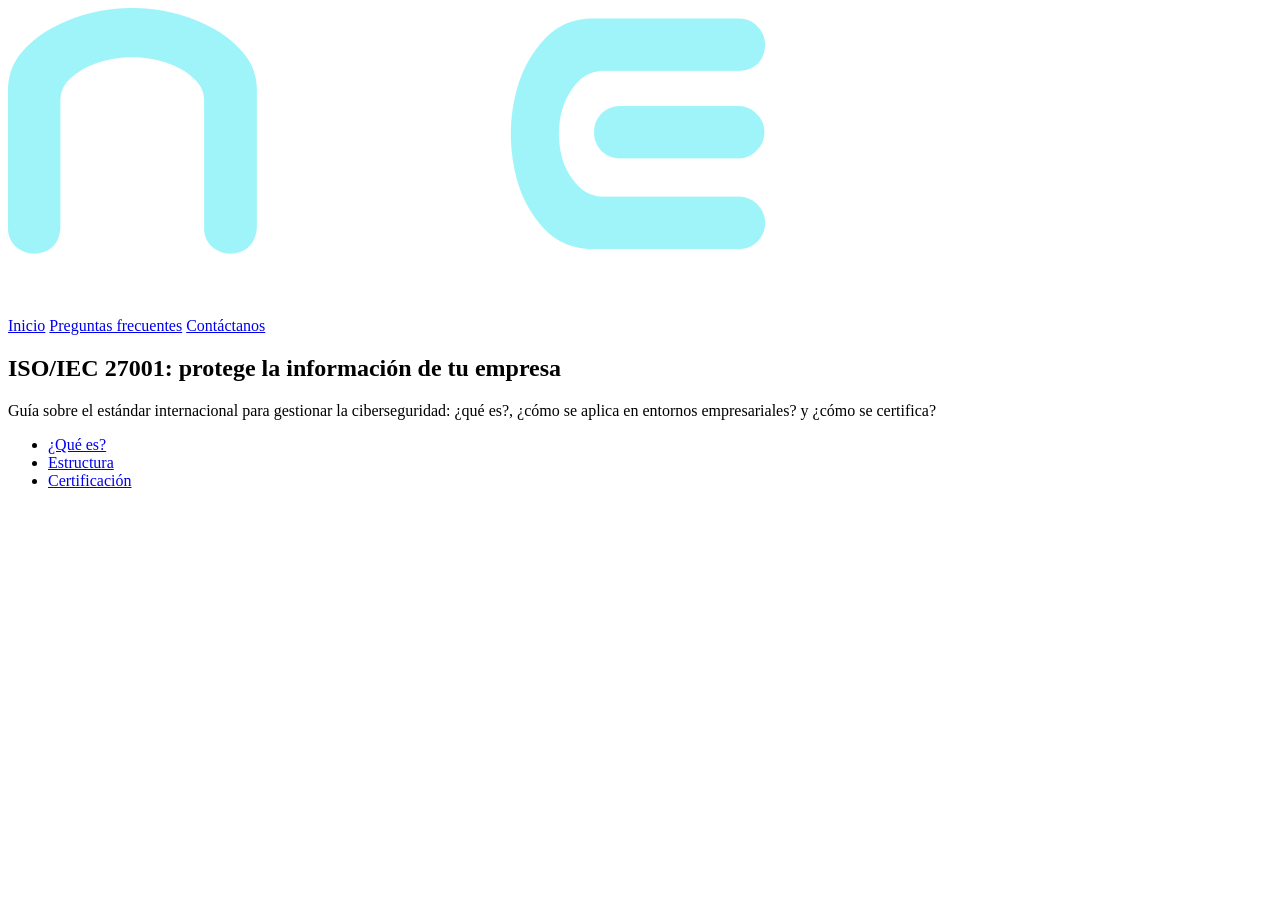
==== commit 47897689: "Add files via upload" ====
--- a/index.html
+++ b/index.html
@@ -1,157 +1,49 @@
 <!DOCTYPE html>
 <html lang="es">
 <head>
-  <meta charset="UTF-8">
-  <meta name="viewport" content="width=device-width, initial-scale=1.0">
-  <title>NyE | ISO/IEC 27001</title>
-  <link rel="stylesheet" href="css/inicio.css">
-  <link rel="stylesheet" href="css/efectos.css">
+    <meta charset="UTF-8">
+    <meta name="viewport" content="width=device-width, initial-scale=1.0">
+    <title>Saber más | ISO/IEC 27001</title>
+    <link rel="stylesheet" href="css/index.css">
+    <script src="script.js" defer></script>
 </head>
 <body>
-  <div class="precarga" aria-hidden="true"><span></span></div>
-  <header>
-    <a class="logo" href="index.html"><img src="css/img/logo.png" alt="NyE, ir al inicio"></a>
-    <nav>
-      <a href="saber-mas.html">Saber más</a>
-      <a href="normativas.html">Normativas</a>
-      <a href="preguntas-frecuentes.html">Preguntas frecuentes</a>
-      <a href="contacto.html">Contáctanos</a>
-      <a class="acceso" href="login.html">Ingresar</a>
-    <button class="menu-btn" type="button" aria-label="Abrir menú" aria-expanded="false" aria-controls="menu"><span></span><span></span><span></span></button>
-    </nav>
-  </header>
-
-  <main>
-    <!-- Portada -->
-    <section class="portada">
-      <div class="portada-texto">
-        <h1>Protege la información de tu empresa con la ISO/IEC 27001</h1>
-        <p>Guía sobre el estándar internacional para gestionar la ciberseguridad: ¿qué es?, ¿cómo se aplica en entornos empresariales? y ¿cómo se certifica?</p>
-        <div class="botones">
-          <a class="btn btn-cian" href="saber-mas.html">Saber más</a>
-          <a class="btn btn-borde" href="registro.html">Regístrate</a>
-        </div>
-      </div>
-    </section>
-
-    <!-- Tres tarjetas principales -->
-    <section class="bloque tarjetas-principales" aria-labelledby="t-conoce">
-      <h2 id="t-conoce">Conoce la norma paso a paso</h2>
-      <div class="rejilla-3">
-        <article class="tarjeta">
-          <h3>¿Qué es?</h3>
-          <p>El estándar internacional para proteger los activos de información y gestionar riesgos de forma sistemática.</p>
-          <a class="btn btn-cian" href="que-es.html">Quiero conocerla</a>
-        </article>
-        <article class="tarjeta">
-          <h3>Estructura</h3>
-          <p>Las cláusulas 4 a 10 contienen los requisitos que una organización debe cumplir para certificarse.</p>
-          <a class="btn btn-cian" href="estructura.html">Ver la estructura</a>
-        </article>
-        <article class="tarjeta">
-          <h3>Certificación</h3>
-          <p>El camino desde definir el alcance hasta mantener y mejorar el sistema de gestión.</p>
-          <a class="btn btn-cian" href="certificacion.html">Ver el camino</a>
-        </article>
-      </div>
-      <p class="experto"><a class="btn btn-borde" href="contacto.html">Quiero hablar con un experto</a></p>
-    </section>
-
-    <!-- Pilares (equivale a la cuadrícula de industrias) -->
-    <section class="bloque pilares" aria-labelledby="t-pilares">
-      <h2 id="t-pilares">Tres pilares para proteger tu información</h2>
-      <p class="intro">Cada requisito de la norma busca preservar estas tres propiedades.</p>
-      <div class="rejilla-3">
-        <article class="pilar">
-          <h3>Confidencialidad</h3>
-          <p>Garantiza que la información solo sea accesible para las personas y sistemas autorizados.</p>
-        </article>
-        <article class="pilar">
-          <h3>Integridad</h3>
-          <p>Asegura que los datos sean precisos, completos y no sufran modificaciones no autorizadas.</p>
-        </article>
-        <article class="pilar">
-          <h3>Disponibilidad</h3>
-          <p>Logra que la información y los servicios estén accesibles para los usuarios autorizados cuando los necesiten.</p>
-        </article>
-      </div>
-    </section>
-
-    <!-- Cifras -->
-    <section class="cifras" aria-label="La norma en cifras">
-      <div><strong>10</strong><span>cláusulas en la norma</span></div>
-      <div><strong>7</strong><span>con requisitos certificables (4 a 10)</span></div>
-      <div><strong>5</strong><span>etapas hacia la certificación</span></div>
-      <div><strong>3</strong><span>años de ciclo del certificado</span></div>
-    </section>
-
-    <!-- Camino a la certificación (equivale a noticias y recursos) -->
-    <section class="bloque camino" aria-labelledby="t-camino">
-      <h2 id="t-camino">Camino hacia la certificación</h2>
-      <ol class="pasos">
-        <li><h3>Definir alcance</h3><p>Qué áreas, procesos y activos cubrirá el sistema.</p></li>
-        <li><h3>Evaluar riesgos</h3><p>Identificar amenazas y decidir cómo tratarlas.</p></li>
-        <li><h3>Implantar controles</h3><p>Aplicar controles, documentar y capacitar al personal.</p></li>
-        <li><h3>Auditoría de certificación</h3><p>Un organismo acreditado revisa en dos etapas.</p></li>
-        <li><h3>Mantener y mejorar</h3><p>Auditorías anuales y recertificación a los tres años.</p></li>
-      </ol>
-      <p class="experto"><a class="btn btn-cian" href="certificacion.html">Ver cada etapa en detalle</a></p>
-    </section>
-
-    <!-- Llamada a la acción final -->
-    <section class="cierre">
-      <h2>¿Tienes una duda o una sugerencia?</h2>
-      <p>Te respondemos en 24 o 48 horas. También puedes revisar primero las preguntas frecuentes.</p>
-      <div class="botones">
-        <a class="btn btn-cian" href="contacto.html">Contáctanos</a>
-        <a class="btn btn-borde" href="preguntas-frecuentes.html">Preguntas frecuentes</a>
-      </div>
-    </section>
-  </main>
-
-  <footer>
-    <div class="pie-columnas">
-      <div>
-        <img src="css/img/logo.png" alt="NyE" class="pie-logo">
-        <p>NyE.of.cybersecurity</p>
-      </div>
-      <div>
-        <h3>Saber más</h3>
-        <a href="que-es.html">¿Qué es?</a>
-        <a href="estructura.html">Estructura</a>
-        <a href="certificacion.html">Certificación</a>
-        <a href="normativas.html">Normativas</a>
-      </div>
-      <div>
-        <h3>Ayuda</h3>
+    <header>
+    <!-- Logo en formato de imagen real -->
+    <a href="index.html" class="logo">
+        <img src="css/img/logo.png" alt="Logo Referencia">
+    </a>
+    
+    <!-- Enlaces agrupados a la derecha -->
+    <nav class="enlaces-menu">
+        <a href="index.html">Inicio</a>
         <a href="preguntas-frecuentes.html">Preguntas frecuentes</a>
         <a href="contacto.html">Contáctanos</a>
-      </div>
-      <div>
-        <h3>Tu cuenta</h3>
-        <a href="login.html">Ingresar</a>
-        <a href="registro.html">Regístrate</a>
-      </div>
-      <div>
-        <h3>Contacto</h3>
-        <a href="mailto:NyE.of.cybersecurity@tuproyecto.com">NyE.of.cybersecurity@tuproyecto.com</a>
-        <a href="tel:+51967670670">+51 967 670 670</a>
-        <span>Lunes a viernes, 9:00 a 18:00</span>
-      </div>
-    </div>
-  </footer>
-<div class="menu-pantalla" id="menu" aria-hidden="true">
-    <ol>
-      <li style="--i:0"><a href="index.html">Inicio</a></li>
-      <li style="--i:1"><a href="saber-mas.html">Saber más</a></li>
-      <li style="--i:2"><a href="normativas.html">Normativas</a></li>
-      <li style="--i:3"><a href="preguntas-frecuentes.html">Preguntas frecuentes</a></li>
-      <li style="--i:4"><a href="contacto.html">Contáctanos</a></li>
-      <li style="--i:5"><a href="login.html">Ingresar</a></li>
-    </ol>
-    <p>NyE.of.cybersecurity</p>
-  </div>
-  <script src="js/efectos.js"></script>
-  <script src="js/sesion.js"></script>
+    </nav>
+
+    </header>
+
+
+    <main>
+        <!-- Tarjeta izquierda contenedora de texto -->
+        <section class="tarjeta-info">
+            <h1>ISO/IEC 27001: protege la información de tu empresa</h1>
+            <p>Guía sobre el estándar internacional para gestionar la ciberseguridad: ¿qué es?, ¿cómo se aplica en entornos empresariales? y ¿cómo se certifica?</p>
+        </section>
+
+        <!-- Bloque derecho de botones de navegación -->
+        <aside class="menu-lateral">
+            <nav class="nav-botones">
+                <ul>
+                    <li><a href="que-es.html" class="btn-azul">¿Qué es?</a></li>
+                    <li><a href="estructura.html" class="btn-azul">Estructura</a></li>
+                    <li><a href="certificacion.html" class="btn-azul">Certificación</a></li>
+                </ul>
+            </nav>
+        </aside>
+    </main>
+
+    <!-- VÍNCULO CORREGIDO: con el nombre de carpeta "javascript" -->
+    <script src="js/sesion.js"></script>
 </body>
 </html>
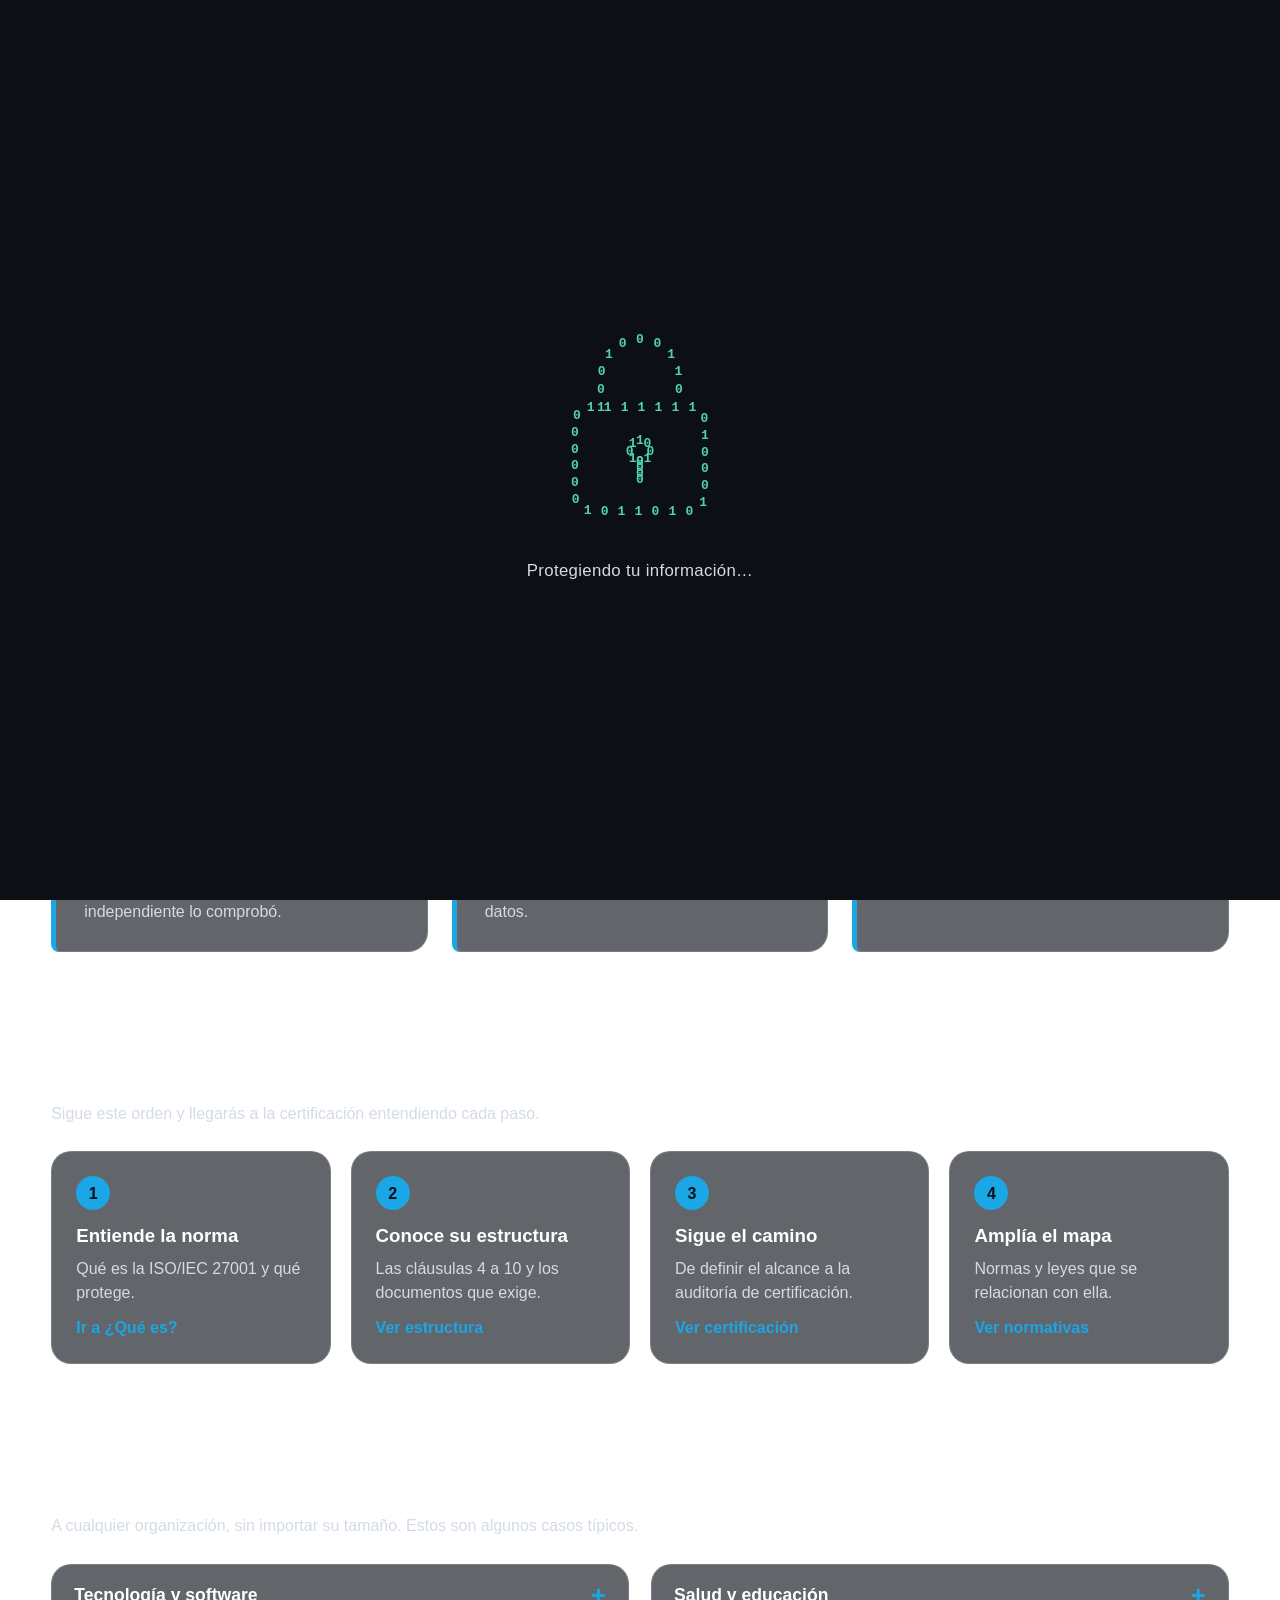
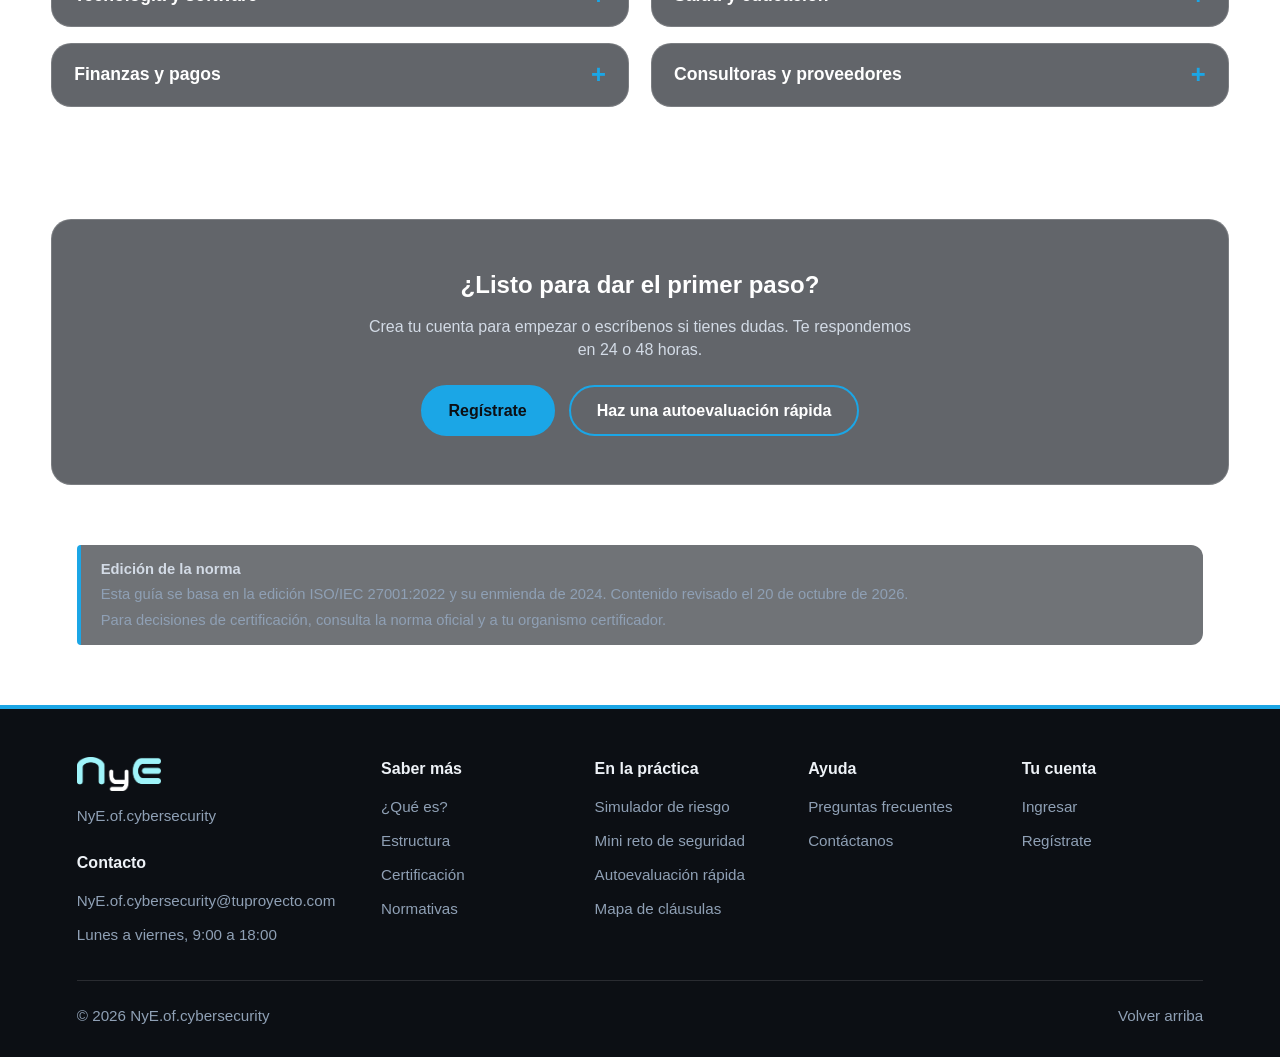
==== commit f92e0737: "Add files via upload" ====
--- a/index.html
+++ b/index.html
@@ -4,46 +4,118 @@
     <meta charset="UTF-8">
     <meta name="viewport" content="width=device-width, initial-scale=1.0">
     <title>Saber más | ISO/IEC 27001</title>
-    <link rel="stylesheet" href="css/index.css">
-    <script src="script.js" defer></script>
+    <link rel="stylesheet" href="css/sitio.css">
+  <link rel="stylesheet" href="css/efectos.css">
+  <link rel="stylesheet" href="css/pie.css">
 </head>
-<body>
+<body class="pg-saber">
+  <div class="precarga" aria-hidden="true"><div class="p-mitad p-arriba"></div><div class="p-mitad p-abajo"></div><div class="p-centro"><svg class="p-svg" viewBox="0 20 200 170" aria-hidden="true"><g class="p-candado"><path d="M70 90V68a30 30 0 0 1 60 0V90"/><path d="M62 90H138a12 12 0 0 1 12 12V158a12 12 0 0 1-12 12H62a12 12 0 0 1-12-12V102a12 12 0 0 1 12-12Z"/><circle cx="100" cy="124" r="8"/><path d="M100 132V150"/></g><g class="p-datos"></g></svg><p class="p-texto">Protegiendo tu información…</p></div></div>
     <header>
-    <!-- Logo en formato de imagen real -->
-    <a href="index.html" class="logo">
-        <img src="css/img/logo.png" alt="Logo Referencia">
-    </a>
-    
-    <!-- Enlaces agrupados a la derecha -->
-    <nav class="enlaces-menu">
-        <a href="index.html">Inicio</a>
-        <a href="preguntas-frecuentes.html">Preguntas frecuentes</a>
-        <a href="contacto.html">Contáctanos</a>
+    <a class="logo" href="index.html"><img src="css/img/logo.png" alt="NyE, ir al inicio"></a>
+    <nav>
+      <a href="index.html">Inicio</a>
+      <a href="saber-mas.html" class="actual">Saber más</a>
+      <a href="normativas.html">Normativas</a>
+      <a href="practica.html">En la práctica</a>
+      <a href="preguntas-frecuentes.html">Preguntas frecuentes</a>
+      <a href="contacto.html">Contáctanos</a>
+      <a class="acceso" href="login.html">Ingresar</a>
+    <button class="menu-btn" type="button" aria-label="Abrir menú" aria-expanded="false" aria-controls="menu"><span></span><span></span><span></span></button>
     </nav>
-
-    </header>
+  </header>
 
 
     <main>
-        <!-- Tarjeta izquierda contenedora de texto -->
         <section class="tarjeta-info">
             <h1>ISO/IEC 27001: protege la información de tu empresa</h1>
             <p>Guía sobre el estándar internacional para gestionar la ciberseguridad: ¿qué es?, ¿cómo se aplica en entornos empresariales? y ¿cómo se certifica?</p>
         </section>
 
-        <!-- Bloque derecho de botones de navegación -->
         <aside class="menu-lateral">
-            <nav class="nav-botones">
+            <nav class="nav-botones" aria-label="Secciones de la guía">
                 <ul>
-                    <li><a href="que-es.html" class="btn-azul">¿Qué es?</a></li>
-                    <li><a href="estructura.html" class="btn-azul">Estructura</a></li>
-                    <li><a href="certificacion.html" class="btn-azul">Certificación</a></li>
+                    <li><a href="que-es.html" class="btn-azul"><svg class="ico"><use href="#i-help"/></svg><span>¿Qué es?</span><small>Conoce la norma y qué información protege.</small></a></li>
+                    <li><a href="estructura.html" class="btn-azul"><svg class="ico"><use href="#i-layers"/></svg><span>Estructura</span><small>Las cláusulas 4 a 10 y los documentos que exige.</small></a></li>
+                    <li><a href="certificacion.html" class="btn-azul"><svg class="ico"><use href="#i-clip"/></svg><span>Certificación</span><small>El camino hasta la auditoría y el certificado.</small></a></li>
+                    <li><a href="normativas.html" class="btn-azul"><svg class="ico"><use href="#i-book"/></svg><span>Normativas</span><small>Controles, ciclo de mejora y normas relacionadas.</small></a></li>
                 </ul>
             </nav>
         </aside>
+
+        <section class="sec">
+            <h2>¿Por qué importa proteger la información?</h2>
+            <p>Datos de clientes, contratos, código, correos: casi todo lo que hace funcionar a una empresa es información. Un sistema de gestión ordena cómo se cuida.</p>
+            <div class="pillars-section">
+                <article class="pilar-card"><h3>Confianza</h3><p>Clientes y socios saben que tus datos están en manos responsables y que un auditor independiente lo comprobó.</p></article>
+                <article class="pilar-card"><h3>Cumplimiento</h3><p>Ayuda a responder a exigencias de clientes, licitaciones y regulaciones de protección de datos.</p></article>
+                <article class="pilar-card"><h3>Continuidad</h3><p>Prepara a la organización para prevenir incidentes y recuperarse rápido si ocurren.</p></article>
+            </div>
+        </section>
+
+        <section class="sec">
+            <h2>Tu ruta de aprendizaje</h2>
+            <p>Sigue este orden y llegarás a la certificación entendiendo cada paso.</p>
+            <ol class="ciclo">
+                <li><h3>Entiende la norma</h3><p>Qué es la ISO/IEC 27001 y qué protege.</p><a href="que-es.html">Ir a ¿Qué es?</a></li>
+                <li><h3>Conoce su estructura</h3><p>Las cláusulas 4 a 10 y los documentos que exige.</p><a href="estructura.html">Ver estructura</a></li>
+                <li><h3>Sigue el camino</h3><p>De definir el alcance a la auditoría de certificación.</p><a href="certificacion.html">Ver certificación</a></li>
+                <li><h3>Amplía el mapa</h3><p>Normas y leyes que se relacionan con ella.</p><a href="normativas.html">Ver normativas</a></li>
+            </ol>
+        </section>
+
+        <section class="sec">
+            <h2>¿A quién le sirve?</h2>
+            <p>A cualquier organización, sin importar su tamaño. Estos son algunos casos típicos.</p>
+            <div class="clausulas">
+                <div>
+                    <details><summary>Tecnología y software</summary><p>Los clientes suelen pedir evidencia de seguridad antes de confiar sus datos a un proveedor de servicios o de nube.</p></details>
+                    <details><summary>Finanzas y pagos</summary><p>Manejan información sensible y están muy expuestas a fraudes: un sistema de gestión ordena controles y responsabilidades.</p></details>
+                </div>
+                <div>
+                    <details><summary>Salud y educación</summary><p>Custodian datos personales delicados de pacientes, estudiantes y familias, que exigen confidencialidad.</p></details>
+                    <details><summary>Consultoras y proveedores</summary><p>Si trabajas con información de otras empresas, certificarte puede abrirte la puerta a contratos más grandes.</p></details>
+                </div>
+            </div>
+        </section>
+
+        <section class="cta">
+            <h2>¿Listo para dar el primer paso?</h2>
+            <p>Crea tu cuenta para empezar o escríbenos si tienes dudas. Te respondemos en 24 o 48 horas.</p>
+            <div class="acciones"><a class="btn btn-cian" href="registro.html">Regístrate</a><a class="btn btn-borde" href="practica.html#autoevaluacion">Haz una autoevaluación rápida</a></div>
+        </section>
     </main>
+  <footer class="pie">
+    <div class="pie-columnas">
+      <div class="pie-marca">
+        <img class="pie-logo" src="css/img/logo.png" alt="NyE">
+        <p>NyE.of.cybersecurity</p>
+        <h3>Contacto</h3>
+        <a href="mailto:NyE.of.cybersecurity@tuproyecto.com">NyE.of.cybersecurity@tuproyecto.com</a>
+        <span>Lunes a viernes, 9:00 a 18:00</span>
+      </div>
+      <div><h3>Saber más</h3><a href="que-es.html">¿Qué es?</a><a href="estructura.html">Estructura</a><a href="certificacion.html">Certificación</a><a href="normativas.html">Normativas</a></div>
+      <div><h3>En la práctica</h3><a href="practica.html#riesgo">Simulador de riesgo</a><a href="practica.html#reto">Mini reto de seguridad</a><a href="practica.html#autoevaluacion">Autoevaluación rápida</a><a href="estructura.html#mapa">Mapa de cláusulas</a></div>
+      <div><h3>Ayuda</h3><a href="preguntas-frecuentes.html">Preguntas frecuentes</a><a href="contacto.html">Contáctanos</a></div>
+      <div><h3>Tu cuenta</h3><a href="login.html">Ingresar</a><a href="registro.html">Regístrate</a></div>
+    </div>
+    <div class="pie-base"><span>© 2026 NyE.of.cybersecurity</span><a href="#">Volver arriba</a></div>
+  </footer>
 
-    <!-- VÍNCULO CORREGIDO: con el nombre de carpeta "javascript" -->
-    <script src="js/sesion.js"></script>
+<div class="menu-pantalla" id="menu" aria-hidden="true">
+    <ol>
+      <li style="--i:0"><a href="index.html">Inicio</a></li>
+      <li style="--i:1"><a href="saber-mas.html">Saber más</a></li>
+      <li style="--i:2"><a href="normativas.html">Normativas</a></li>
+      <li style="--i:3"><a href="practica.html">En la práctica</a></li>
+      <li style="--i:3"><a href="preguntas-frecuentes.html">Preguntas frecuentes</a></li>
+      <li style="--i:4"><a href="contacto.html">Contáctanos</a></li>
+      <li style="--i:5"><a href="login.html">Ingresar</a></li>
+    </ol>
+    <p>NyE.of.cybersecurity</p>
+  </div>
+  <script src="js/efectos.js"></script>
+  <script src="js/interactivo.js"></script>
+  <script src="js/idioma.js"></script>
+  <script src="js/sesion.js"></script>
 </body>
 </html>
--- a/css/sitio.css
+++ b/css/sitio.css
@@ -0,0 +1,321 @@
+/* sitio.css -> estilo común de todas las páginas internas de NyE.
+   Cada página elige su imagen de fondo con la clase del <body> (pg-...). */
+
+:root {
+  --img: url("img/puntos2.png");
+  --filtro: invert(1);
+  --op: .35;
+  --tam: cover;
+  --azul-noche: #0c0f14;
+  --azul-medio: #141a23;
+  --azul-claro: #17324f;
+  --cian: #1ba6e6;
+  --texto-suave: #8fa0b5;
+  --cristal: rgba(18,22,29, 0.66);
+  --borde: rgba(255, 255, 255, 0.16);
+}
+
+* { box-sizing: border-box; margin: 0; padding: 0; }
+
+html { background: linear-gradient(160deg, #0c0f14 0%, #141a23 60%, #141c28 100%) fixed; }
+
+body {
+  min-height: 100vh;
+  display: flex;
+  flex-direction: column;
+  font-family: "Fira Sans", "Mukta", "Segoe UI", Roboto, Arial, sans-serif;
+  color: #fff;
+  line-height: 1.45;
+}
+
+/* ===== Fondos de imagen ===== */
+body::before,
+body::after { content: ""; position: fixed; inset: 0; z-index: -1; pointer-events: none; }
+body::before {
+  background: var(--img) var(--pos, center) / var(--tam, cover) no-repeat;
+  filter: var(--filtro, none);
+  opacity: var(--op, 1);
+}
+body::after { background: var(--velo, transparent); }
+
+
+a { color: inherit; text-decoration: none; }
+:focus-visible { outline: 3px solid var(--cian); outline-offset: 3px; }
+
+/* ===== Encabezado (igual que la portada) ===== */
+header {
+  position: sticky;
+  top: 0;
+  z-index: 10;
+  display: flex;
+  align-items: center;
+  justify-content: space-between;
+  gap: 20px;
+  min-height: 64px;
+  padding: 6px 3.5% 6px 2.2%;
+  background: linear-gradient(90deg, var(--azul-noche) 0%, var(--azul-medio) 40%, var(--azul-claro) 100%);
+  border-bottom: 4px solid var(--cian);
+}
+.logo { display: block; line-height: 0; }
+.logo img { display: block; height: 38px; width: auto; }
+nav { display: flex; flex-wrap: wrap; align-items: center; gap: clamp(16px, 3vw, 36px); }
+nav a { font-weight: 700; }
+nav a:hover, nav a.actual { text-decoration: underline; text-underline-offset: 6px; text-decoration-thickness: 2px; text-decoration-color: var(--cian); }
+nav a.acceso { padding: 8px 20px; border: 2px solid var(--cian); border-radius: 999px; text-decoration: none; }
+nav a.acceso:hover { background: var(--cian); }
+
+/* ===== Contenedor y tarjetas de cristal ===== */
+main { flex: 1; width: 100%; max-width: 1180px; margin: 0 auto; padding: 56px 6% 30px; }
+h1 { font-size: clamp(1.8rem, 3.6vw, 2.6rem); line-height: 1.2; margin-bottom: 16px; }
+h2 { font-size: 1.5rem; margin-bottom: 12px; }
+main > p { color: #d3dbe6; font-size: 1.15rem; margin-bottom: 30px; max-width: 46rem; }
+
+.tarjeta-info, .content-box, .pilar-card, details, .contact-card, .video-placeholder, .pg-registro aside, .pg-registro section, .pg-contacto main > section {
+  background: var(--cristal);
+  border: 1px solid var(--borde);
+  border-radius: 20px;
+  backdrop-filter: blur(8px);
+  -webkit-backdrop-filter: blur(8px);
+}
+
+/* ===== Saber más ===== */
+.pg-saber main { display: grid; grid-template-columns: 1.2fr .8fr; align-items: center; gap: 50px; padding-top: 80px; }
+.tarjeta-info { padding: 48px 44px; }
+.tarjeta-info h1 { margin-bottom: 24px; }
+.tarjeta-info p { font-size: 1.2rem; color: #d3dbe6; }
+.nav-botones ul { list-style: none; display: flex; flex-direction: column; gap: 26px; align-items: center; }
+.btn-azul {
+  display: flex; align-items: center; justify-content: center;
+  width: min(100%, 280px); height: 66px;
+  font-size: 1.35rem; font-weight: 700;
+  background: linear-gradient(to bottom, #1c232d, #12171e);
+  border: 2px solid var(--cian); border-radius: 999px;
+  transition: background .2s;
+}
+.btn-azul:hover { background: var(--cian); color: var(--azul-noche); }
+
+/* ===== ¿Qué es? ===== */
+.hero-section { display: grid; grid-template-columns: 1.1fr .9fr; gap: 40px; align-items: center; }
+.content-box { padding: 40px; }
+.content-box p { font-size: 1.15rem; color: #d3dbe6; }
+.video-link { display: block; }
+.video-placeholder { display: grid; place-items: center; min-height: 260px; border-style: dashed; color: var(--texto-suave); }
+.pillars-section { display: grid; grid-template-columns: repeat(3, 1fr); gap: 24px; margin-top: 40px; }
+.pilar-card { padding: 28px; border-left: 5px solid var(--cian); border-radius: 8px 20px 20px 8px; }
+.pilar-card p { color: #d3dbe6; }
+
+/* ===== Estructura, certificación, preguntas: acordeones ===== */
+.clausulas, .pasos { display: grid; grid-template-columns: 1fr 1fr; gap: 0 22px; align-items: start; }
+details { margin-bottom: 16px; }
+summary { display: flex; align-items: center; gap: 14px; padding: 18px 22px; font-weight: 700; font-size: 1.1rem; cursor: pointer; list-style: none; }
+summary::-webkit-details-marker { display: none; }
+summary::after { content: "+"; margin-left: auto; font-size: 1.6rem; line-height: 1; color: var(--cian); }
+details[open] summary::after { content: "\2013"; }
+details[open] { border-color: var(--cian); }
+details p { padding: 0 22px 20px; color: #d3dbe6; }
+.num { display: grid; place-items: center; flex: none; width: 34px; height: 34px; border-radius: 50%; background: var(--cian); color: var(--azul-noche); }
+.pg-preguntas main section { max-width: 860px; margin: 0 auto; }
+
+/* ===== Formularios (contacto y registro) ===== */
+.pg-contacto main { display: grid; grid-template-columns: 1.1fr .9fr; gap: 40px; align-items: start; }
+.pg-contacto main > section, .pg-registro section { padding: 40px; }
+.pg-contacto section > p { color: #d3dbe6; margin-bottom: 24px; }
+form > div { margin-bottom: 18px; }
+label { display: block; margin-bottom: 6px; font-weight: 700; }
+label span { color: #ff9a9a; margin-left: 3px; }
+input[type="text"], input[type="email"], input[type="password"], textarea {
+  display: block; width: 100%; padding: 13px 18px;
+  background: rgba(24,29,38, .75); border: 1px solid #2a3342; border-radius: 14px;
+  color: #fff; font: inherit;
+}
+textarea { min-height: 140px; resize: vertical; }
+input:focus, textarea:focus { outline: none; border-color: #00d2ff; box-shadow: 0 0 8px rgba(0, 210, 255, .5); }
+form > div:has(input[type="checkbox"]) { display: flex; align-items: center; gap: 10px; }
+form > div:has(input[type="checkbox"]) label { margin: 0; font-weight: 400; }
+input[type="checkbox"] { width: 20px; height: 20px; accent-color: var(--cian); }
+form button {
+  padding: 13px 32px; background: var(--cian); color: var(--azul-noche);
+  border: 2px solid var(--cian); border-radius: 999px; font: inherit; font-weight: 700; cursor: pointer;
+}
+form button:hover { background: #4cc0f5; border-color: #4cc0f5; }
+
+.contact-card { padding: 28px 30px; }
+.contact-card ul { list-style: none; }
+.contact-card li { padding: 12px 0; overflow-wrap: anywhere; }
+.contact-card li + li { border-top: 1px solid var(--borde); }
+.contact-card a:hover { text-decoration: underline; }
+.pg-contacto aside h2 { margin-bottom: 16px; }
+
+.pg-registro main { display: grid; grid-template-columns: .7fr 1.3fr; gap: 40px; align-items: center; padding-top: 70px; }
+.pg-registro aside { padding: 36px 28px; text-align: center; }
+.pg-registro aside p { margin-bottom: 18px; color: var(--texto-suave); }
+.pg-registro aside a { display: inline-block; padding: 11px 28px; border: 2px solid var(--cian); border-radius: 999px; font-weight: 700; }
+.pg-registro aside a:hover { background: var(--cian); color: var(--azul-noche); }
+.redes { display: flex; gap: 14px; margin-bottom: 12px; }
+.redes button { display: grid; place-items: center; width: 52px; height: 52px; padding: 0; background: #fff; border: 0; border-radius: 50%; cursor: pointer; }
+.redes img { width: 26px; height: 26px; object-fit: contain; }
+.pg-registro section > p { color: var(--texto-suave); margin-bottom: 26px; }
+
+/* ===== Pie con botón "atrás" ===== */
+footer { width: 100%; max-width: 1180px; margin: 0 auto; padding: 10px 6% 50px; }
+footer a { display: inline-block; padding: 10px 26px; border: 2px solid var(--cian); border-radius: 999px; font-weight: 700; background: var(--cristal); }
+footer a:hover { background: var(--cian); color: var(--azul-noche); }
+
+/* ===== Responsivo ===== */
+@media (max-width: 860px) {
+  header { position: static; flex-wrap: wrap; justify-content: center; padding: 10px; }
+  .pg-saber main, .pg-contacto main, .pg-registro main, .hero-section, .pillars-section, .clausulas, .pasos { grid-template-columns: 1fr; }
+  .tarjeta-info, .content-box, .pg-contacto main > section, .pg-registro section { padding: 30px 24px; }
+  main { padding-top: 36px; }
+}
+@media (prefers-reduced-motion: reduce) { .btn-azul { transition: none; } }
+
+/* ===== Normativas ===== */
+.sec { margin-top: 64px; }
+.sec > h2 { font-size: clamp(1.5rem, 2.6vw, 2rem); margin-bottom: 8px; }
+.sec > p { color: #d3dbe6; margin-bottom: 26px; max-width: 46rem; }
+.linea, .temas, .ciclo { display: grid; grid-template-columns: repeat(4, 1fr); gap: 20px; list-style: none; }
+.linea li, .temas li, .ciclo li { padding: 24px; background: var(--cristal); border: 1px solid var(--borde); border-radius: 20px; backdrop-filter: blur(8px); -webkit-backdrop-filter: blur(8px); }
+.linea li { border-top: 4px solid var(--cian); border-radius: 6px 6px 20px 20px; }
+.linea b { display: block; margin-bottom: 8px; font-size: 2rem; color: var(--cian); }
+.linea span, .temas p, .ciclo p { color: #d3dbe6; }
+.temas strong { display: block; font-size: 3rem; line-height: 1; color: var(--cian); }
+.barra { height: 6px; margin: 14px 0; background: rgba(255,255,255,.15); border-radius: 3px; overflow: hidden; }
+.barra i { display: block; width: var(--w); height: 100%; background: var(--cian); }
+.temas h3, .ciclo h3 { margin-bottom: 8px; }
+.ciclo { counter-reset: c; }
+.ciclo li::before { counter-increment: c; content: counter(c); display: grid; place-items: center; width: 34px; height: 34px; margin-bottom: 12px; border-radius: 50%; background: var(--cian); color: var(--azul-noche); font-weight: 700; }
+.normas { list-style: none; counter-reset: n; border-top: 1px solid var(--borde); }
+.normas li { counter-increment: n; display: grid; grid-template-columns: 64px 1fr auto; gap: 18px; align-items: center; padding: 22px 10px; border-bottom: 1px solid var(--borde); transition: padding .25s, background .25s; }
+.normas li::before { content: counter(n, decimal-leading-zero); font-size: 1.6rem; font-weight: 700; color: var(--texto-suave); transition: color .25s; }
+.normas li:hover { padding-left: 26px; background: rgba(27,166,230,.12); }
+.normas li:hover::before { color: var(--cian); }
+.normas h3 { font-size: 1.25rem; }
+.normas p { color: #d3dbe6; }
+.etiqueta { padding: 5px 14px; border: 1px solid var(--cian); border-radius: 999px; font-size: .9rem; white-space: nowrap; }
+@media (max-width: 860px) {
+  .linea, .temas, .ciclo { grid-template-columns: 1fr; }
+  .normas li { grid-template-columns: 44px 1fr; }
+  .etiqueta { grid-column: 2; justify-self: start; }
+}
+
+/* Acento secundario menta para cifras y datos */
+:root { --menta: #4fd1b5; }
+.cifras strong, .linea b, .temas strong { color: var(--menta); }
+.barra i { background: var(--menta); }
+
+/* ===== Más vida: Saber más, ilustración y bloques nuevos ===== */
+.pg-saber .tarjeta-info { position: relative; overflow: hidden; }
+.pg-saber .tarjeta-info::before { content: ""; position: absolute; top: -80px; right: -80px; width: 320px; height: 320px; background: radial-gradient(circle, rgba(27,166,230,.35), transparent 65%); animation: brillo 9s ease-in-out infinite alternate; pointer-events: none; }
+.pg-saber .tarjeta-info > * { position: relative; }
+@keyframes brillo { to { transform: translate(-90px, 120px) scale(1.2); } }
+.pg-saber main > .sec, .pg-saber main > .cta { grid-column: 1 / -1; }
+.ciclo a { display: inline-block; margin-top: 12px; color: var(--cian); font-weight: 700; }
+.ciclo a:hover { text-decoration: underline; }
+.pilar-card h3 { margin-bottom: 8px; font-size: 1.25rem; }
+.clausulas .pilar-card { margin-bottom: 16px; }
+
+.btn { display: inline-block; padding: 12px 26px; border: 2px solid var(--cian); border-radius: 999px; font-weight: 700; transition: background .2s; }
+.btn-cian { background: var(--cian); color: var(--azul-noche); }
+.btn-cian:hover { background: #4cc0f5; border-color: #4cc0f5; }
+.btn-borde:hover { background: rgba(27,166,230,.18); }
+.cta { margin-top: 64px; padding: 48px 32px; text-align: center; background: var(--cristal); border: 1px solid var(--borde); border-radius: 20px; backdrop-filter: blur(8px); -webkit-backdrop-filter: blur(8px); }
+.cta p { max-width: 34rem; margin: 8px auto 24px; color: #d3dbe6; }
+.acciones { display: flex; flex-wrap: wrap; gap: 14px; justify-content: center; }
+
+.ilustracion { display: grid; place-items: center; gap: 8px; padding: 18px; background: var(--cristal); border: 1px solid var(--borde); border-radius: 20px; backdrop-filter: blur(8px); -webkit-backdrop-filter: blur(8px); }
+.ilustracion svg { width: 100%; max-width: 420px; height: auto; }
+.ilustracion figcaption { color: var(--texto-suave); font-size: .95rem; }
+.il-tri { fill: none; stroke: var(--cian); stroke-width: 2; stroke-dasharray: 6 8; animation: fluir 8s linear infinite; }
+.il-escudo { fill: rgba(27,166,230,.14); stroke: var(--cian); stroke-width: 3; }
+.il-llave { fill: var(--menta); }
+.il-nodo { fill: var(--azul-noche); stroke: var(--menta); stroke-width: 3; transform-box: fill-box; transform-origin: center; animation: pulso 3s ease-in-out infinite; }
+.il-txt { fill: #d3dbe6; font: 600 15px "Fira Sans", "Segoe UI", sans-serif; text-anchor: middle; }
+@keyframes fluir { to { stroke-dashoffset: -56; } }
+@keyframes pulso { 50% { transform: scale(1.3); } }
+
+.contact-card + .contact-card { margin-top: 24px; }
+.contact-card h2 { font-size: 1.2rem; }
+.contact-card ol { margin-left: 22px; }
+.contact-card ol li { padding: 8px 0; border: 0; color: #d3dbe6; }
+
+@media (prefers-reduced-motion: reduce) {
+  .il-tri, .il-nodo, .pg-saber .tarjeta-info::before { animation: none; }
+}
+
+/* ===== Saber más: aprovechar el ancho y tarjetas de ruta amplias ===== */
+.pg-saber main { max-width: 1400px; padding-left: 4%; padding-right: 4%; grid-template-columns: 1fr 1fr; align-items: stretch; gap: 32px; padding-top: 56px; }
+.pg-saber .tarjeta-info { padding: 56px 52px; justify-content: center; }
+.pg-saber .tarjeta-info h1 { font-size: clamp(2rem, 3.4vw, 3rem); }
+.pg-saber .nav-botones, .pg-saber .menu-lateral { height: 100%; }
+.pg-saber .nav-botones ul { display: grid; grid-template-columns: 1fr 1fr; gap: 20px; height: 100%; align-items: stretch; }
+.pg-saber .btn-azul {
+  flex-direction: column; align-items: flex-start; justify-content: center;
+  width: 100%; height: 100%; min-height: 150px; padding: 28px 30px; gap: 8px;
+  text-align: left; border: 1px solid var(--borde); border-radius: 20px;
+  background: var(--cristal); backdrop-filter: blur(8px); -webkit-backdrop-filter: blur(8px);
+  transition: border-color .2s, transform .2s;
+}
+.pg-saber .btn-azul span { font-size: 1.5rem; line-height: 1.2; }
+.pg-saber .btn-azul small { font-size: 1rem; font-weight: 400; color: #d3dbe6; }
+.pg-saber .btn-azul:hover { background: var(--cristal); color: #fff; border-color: var(--cian); transform: translateY(-3px); }
+.pg-saber .nav-botones li { display: flex; }
+.pg-saber .sec > p { max-width: 60rem; }
+@media (max-width: 1100px) { .pg-saber main { grid-template-columns: 1fr; } }
+@media (max-width: 560px) { .pg-saber .nav-botones ul { grid-template-columns: 1fr; } .pg-saber .tarjeta-info { padding: 36px 26px; } }
+@media (prefers-reduced-motion: reduce) { .pg-saber .btn-azul { transition: none; transform: none; } }
+
+/* ===== En la práctica ===== */
+.acciones.izq { justify-content: flex-start; margin-bottom: 8px; }
+.contenedor { width: 100%; max-width: 1180px; margin: 0 auto; padding: 0 6%; }
+.sgsi { display: grid; grid-template-columns: 1.1fr .9fr; gap: 32px; align-items: center; }
+.sgsi svg { display: block; width: 100%; max-width: 520px; margin: auto; }
+.nodo { cursor: pointer; }
+.nodo:focus { outline: none; }
+.nodo circle { fill: var(--azul-noche); stroke: var(--cian); stroke-width: 2.5; transition: fill .2s; }
+.nodo use { stroke: var(--cian); fill: none; stroke-width: 1.8; stroke-linecap: round; stroke-linejoin: round; }
+.nodo:hover circle, .nodo:focus-visible circle, .nodo.on circle { fill: var(--cian); }
+.nodo:hover use, .nodo:focus-visible use, .nodo.on use { stroke: var(--azul-noche); }
+.sgsi-info, .sim-controles, .sim-res, .auto { padding: 28px; background: var(--cristal); border: 1px solid var(--borde); border-radius: 20px; backdrop-filter: blur(8px); -webkit-backdrop-filter: blur(8px); }
+.sgsi-info { min-height: 190px; }
+.sgsi-info h3 { margin-bottom: 8px; font-size: 1.4rem; color: var(--menta); }
+.sgsi-info p { color: #d3dbe6; }
+
+.sim { display: grid; grid-template-columns: 1fr 1fr; gap: 24px; }
+.sim-controles label, .auto label { display: flex; align-items: flex-start; gap: 12px; margin: 0 0 16px; font-weight: 400; cursor: pointer; }
+.auto label { align-items: center; }
+.sim-controles .tx { margin: 0; color: inherit; }
+.sim-controles strong { display: block; }
+.sim-controles em { display: block; font-style: normal; font-size: .95rem; color: var(--texto-suave); }
+.sim-controles input, .auto input { flex: none; margin-top: 2px; }
+.medidor { display: grid; grid-template-columns: 100px 1fr 40px; gap: 12px; align-items: center; margin-bottom: 14px; }
+.medidor .barra { height: 10px; margin: 0; }
+.medidor .barra i, .auto .barra i { transition: width .5s; }
+.nivel { margin: 22px 0 14px; padding: 18px; text-align: center; border: 2px solid var(--menta); border-radius: 14px; transition: border-color .3s; }
+.nivel small { display: block; color: var(--texto-suave); }
+.nivel strong { font-size: 2rem; }
+.nivel[data-nivel="medio"] { border-color: #f2c14e; } .nivel[data-nivel="alto"] { border-color: #f28b4e; } .nivel[data-nivel="critico"] { border-color: #ef5b5b; }
+.sim-res p { color: #d3dbe6; }
+
+.banda-clara { margin-top: 72px; padding: 72px 0; background: #eef2f7; color: #0c0f14; }
+.banda-clara h2 { margin-bottom: 8px; color: #0c0f14; }
+.banda-clara .intro-c { max-width: 46rem; margin-bottom: 28px; color: #3b4656; }
+.banda-clara .ico { stroke: #0e6fa8; }
+.practica { display: grid; grid-template-columns: repeat(4, 1fr); gap: 20px; }
+.practica article { padding: 26px; background: #fff; border: 1px solid #d9e0ea; border-radius: 20px; }
+.practica h3 { margin: 12px 0 8px; font-size: 1.15rem; }
+.practica p { color: #3b4656; }
+
+.auto-res { margin-top: 20px; padding-top: 20px; border-top: 1px solid var(--borde); }
+.auto-res strong { font-size: 2rem; color: var(--menta); }
+.auto-res p { margin: 6px 0 16px; color: #d3dbe6; }
+.auto .barra { height: 10px; margin: 8px 0 12px; }
+#autoevaluacion { margin-bottom: 40px; }
+
+@media (max-width: 900px) { .sgsi, .sim { grid-template-columns: 1fr; } .practica { grid-template-columns: 1fr 1fr; } }
+@media (max-width: 520px) { .practica { grid-template-columns: 1fr; } .medidor { grid-template-columns: 90px 1fr 36px; } }
+
+/* ===== Saber más: iconos en las tarjetas; anclas con header fijo ===== */
+html { scroll-padding-top: 90px; }
+.pg-saber .btn-azul .ico { box-sizing: content-box; margin-bottom: 6px; padding: 9px; background: rgba(27,166,230,.12); border-radius: 12px; transition: background .2s; }
+.pg-saber .btn-azul:hover .ico { background: rgba(27,166,230,.24); }
--- a/css/efectos.css
+++ b/css/efectos.css
@@ -0,0 +1,183 @@
+/* efectos.css -> preloader, menú a pantalla completa y aparición al hacer scroll.
+   Lo usa js/efectos.js. Si el JavaScript no carga, el contenido se ve igual. */
+
+/* ===== Intro: cifra de carga y cortinas ===== */
+.cargando { overflow: hidden; }
+.precarga { position: fixed; inset: 0; z-index: 100; pointer-events: none; }
+.p-mitad { position: absolute; left: 0; right: 0; height: 50.2%; background: #0c0f14; transition: transform .9s cubic-bezier(.77, 0, .18, 1); }
+.p-arriba { top: 0; } .p-abajo { bottom: 0; }
+.p-centro { position: absolute; inset: 0; display: grid; place-content: center; justify-items: center; gap: 22px; transition: opacity .4s, transform .4s; }
+.p-svg { width: min(260px, 62vw); height: auto; overflow: visible; }
+.p-candado * { fill: none; stroke: #1ba6e6; stroke-width: 3; stroke-linecap: round; stroke-linejoin: round; opacity: 0; transition: opacity .6s; }
+.armado .p-candado * { opacity: 1; }
+.p-datos text { font: 600 10px ui-monospace, Menlo, Consolas, monospace; fill: #8fa0b5; text-anchor: middle; dominant-baseline: central; opacity: 0; transition: transform 1.1s cubic-bezier(.6, 0, .2, 1), opacity .5s, fill .4s; }
+.p-datos.ver text { opacity: 1; }
+.p-datos text.cifrado { fill: #4fd1b5; }
+.armado .p-datos text { opacity: 0; }
+.p-texto { margin: 0; color: #d3dbe6; font-size: 1.05rem; letter-spacing: .02em; opacity: 0; animation: aparece .6s .5s forwards; }
+@keyframes aparece { to { opacity: 1; } }
+.precarga.listo .p-centro { opacity: 0; transform: translateY(-20px); }
+.precarga.fuera .p-arriba { transform: translateY(-101%); }
+.precarga.fuera .p-abajo { transform: translateY(101%); }
+@keyframes subir { from { opacity: 0; transform: translateY(16px); } }
+
+/* ===== Iconos ===== */
+.ico { width: 30px; height: 30px; stroke: var(--cian, #1ba6e6); fill: none; stroke-width: 1.8; stroke-linecap: round; stroke-linejoin: round; }
+
+/* ===== Línea de tiempo visual ===== */
+.ruta { position: relative; }
+.ruta::before, .ruta::after { content: ""; position: absolute; left: 10%; right: 10%; top: 32px; height: 3px; border-radius: 2px; }
+.ruta::before { background: rgba(255, 255, 255, .14); }
+.ruta::after { background: var(--cian, #1ba6e6); transform-origin: left; transform: scaleX(var(--prog, 0)); }
+.ruta li { padding: 0 8px; background: none; border: 0; border-radius: 0; text-align: center; }
+.ruta li::before { position: relative; z-index: 1; width: 64px; height: 64px; margin: 0 auto 22px; font-size: 1.7rem; border: 3px solid #0c0f14; box-shadow: 0 0 0 2px rgba(27, 166, 230, .5); }
+.ruta .ico { display: block; margin: 0 auto 6px; }
+.ruta h3 { margin-bottom: 6px; }
+
+/* ===== Variedad entre secciones ===== */
+.banda { margin-top: 80px; padding-bottom: 50px; background: rgba(255, 255, 255, .05); border-block: 1px solid rgba(255, 255, 255, .1); }
+.pilar .ico { margin-bottom: 10px; }
+
+/* ===== Botón de idioma ===== */
+.idioma { padding: 6px 12px; background: none; border: 1px solid rgba(255, 255, 255, .45); border-radius: 999px; color: #fff; font: inherit; font-size: .85rem; font-weight: 700; cursor: pointer; }
+.idioma:hover { background: rgba(255, 255, 255, .14); }
+
+@media (max-width: 1000px) { .ruta::before, .ruta::after { display: none; } }
+
+/* ===== Botón del menú ===== */
+.menu-btn { display: grid; gap: 5px; padding: 10px; background: none; border: 0; cursor: pointer; }
+.menu-btn span { display: block; width: 26px; height: 3px; background: #fff; border-radius: 2px; transition: transform .3s, opacity .3s; }
+.menu-abierto .menu-btn span:nth-child(1) { transform: translateY(8px) rotate(45deg); }
+.menu-abierto .menu-btn span:nth-child(2) { opacity: 0; }
+.menu-abierto .menu-btn span:nth-child(3) { transform: translateY(-8px) rotate(-45deg); }
+
+/* ===== Menú a pantalla completa ===== */
+.menu-abierto { overflow: hidden; }
+.menu-abierto header { z-index: 60; }
+
+.menu-pantalla {
+  position: fixed; inset: 0; z-index: 50;
+  display: flex; flex-direction: column; justify-content: center;
+  padding: 90px 10% 40px;
+  background: linear-gradient(rgba(12,15,20, .9), rgba(12,15,20, .96)), url("img/candado-1600.jpg") center / cover;
+  clip-path: circle(0 at calc(100% - 40px) 40px);
+  visibility: hidden;
+  transition: clip-path .7s cubic-bezier(.7, 0, .2, 1), visibility 0s .7s;
+}
+.menu-abierto .menu-pantalla {
+  clip-path: circle(150% at calc(100% - 40px) 40px);
+  visibility: visible;
+  transition: clip-path .7s cubic-bezier(.7, 0, .2, 1), visibility 0s;
+}
+.menu-pantalla ol { list-style: none; counter-reset: m; }
+.menu-pantalla li {
+  counter-increment: m;
+  opacity: 0; transform: translateY(30px);
+  transition: opacity .5s, transform .5s;
+}
+.menu-abierto .menu-pantalla li { opacity: 1; transform: none; transition-delay: calc(var(--i) * 70ms + 300ms); }
+.menu-pantalla a {
+  display: inline-flex; align-items: baseline; gap: 18px;
+  padding: 6px 0;
+  font-size: clamp(2rem, 6vw, 3.8rem); font-weight: 700; line-height: 1.15;
+  transition: color .2s, transform .2s;
+}
+.menu-pantalla a::before { content: counter(m, decimal-leading-zero); font-size: 1rem; color: #1ba6e6; }
+.menu-pantalla a:hover { color: #1ba6e6; transform: translateX(14px); }
+.menu-pantalla p { margin-top: 30px; color: #8fa0b5; }
+
+/* ===== Aparición al hacer scroll ===== */
+.js .reveal { opacity: 0; transform: translateY(28px); transition: opacity .7s, transform .7s; }
+.js .reveal.visible { opacity: 1; transform: none; transition: opacity .7s, transform .7s, padding .25s, background .25s; }
+
+@media (max-width: 860px) {
+  header nav > a:not(.acceso) { display: none; }
+}
+
+@media (prefers-reduced-motion: reduce) {
+  .ruta::after { transform: scaleX(1); }
+  .js .reveal { opacity: 1; transform: none; transition: none; }
+  .menu-pantalla, .menu-abierto .menu-pantalla, .menu-pantalla li { transition: none; }
+}
+
+/* Acento secundario menta para cifras y datos */
+:root { --menta: #4fd1b5; }
+.cifras strong, .linea b, .temas strong { color: var(--menta); }
+.barra i { background: var(--menta); }
+
+
+/* ===== Pestañas (perfil, cláusulas, controles) ===== */
+.tablist { display: flex; flex-wrap: wrap; gap: 10px; margin-bottom: 18px; }
+.tab { padding: 10px 20px; background: transparent; border: 1.5px solid rgba(255, 255, 255, .22); border-radius: 999px; color: #fff; font: inherit; font-weight: 700; cursor: pointer; transition: background .2s, border-color .2s; }
+.tab:hover { border-color: #1ba6e6; }
+.tab[aria-selected="true"] { background: #1ba6e6; border-color: #1ba6e6; color: #0c0f14; }
+.panel { padding: 26px 28px; background: rgba(18, 22, 29, .72); border: 1px solid rgba(255, 255, 255, .16); border-radius: 20px; backdrop-filter: blur(8px); -webkit-backdrop-filter: blur(8px); }
+.panel[hidden], .expl p[hidden] { display: none; }
+.panel > p { margin-bottom: 14px; color: #d3dbe6; }
+.panel > p:last-child { margin-bottom: 0; }
+.panel h3 { margin-bottom: 10px; font-size: 1.3rem; color: #4fd1b5; }
+.panel strong { color: #fff; }
+.perfil .acciones, .panel .acciones { display: flex; flex-wrap: wrap; gap: 12px; margin-top: 18px; }
+.mapa .tab { min-width: 56px; }
+.nota-c { margin-top: 18px; color: #8fa0b5; }
+
+/* ===== Mini reto ===== */
+.reto { display: grid; gap: 12px; max-width: 46rem; margin-bottom: 18px; }
+.reto button { padding: 16px 20px; text-align: left; background: rgba(18, 22, 29, .72); border: 1.5px solid rgba(255, 255, 255, .16); border-radius: 14px; color: #fff; font: inherit; cursor: pointer; transition: border-color .2s; }
+.reto button:hover { border-color: #1ba6e6; }
+.reto button.elegida { border-color: #f28b4e; }
+.reto button.correcta { border-color: #4fd1b5; background: rgba(79, 209, 181, .12); }
+.expl { max-width: 46rem; color: #d3dbe6; }
+
+/* ===== Índice lateral con la sección actual (solo pantallas anchas) ===== */
+.rail { display: none; }
+@media (min-width: 1640px) {
+  .rail { display: block; position: fixed; right: 24px; top: 50%; z-index: 5; width: 190px; transform: translateY(-50%); font-size: .85rem; }
+  .pg-saber .rail { display: none; }
+  .rail b { display: block; margin-bottom: 12px; color: #8fa0b5; font-weight: 600; }
+  .rail ol { position: relative; margin: 0; padding: 0; list-style: none; border-left: 2px solid rgba(255, 255, 255, .14); }
+  .rail ol::after { content: ""; position: absolute; left: -2px; top: 0; width: 2px; height: var(--lectura, 0%); background: #1ba6e6; }
+  .rail a { display: block; padding: 6px 0 6px 14px; color: #8fa0b5; line-height: 1.3; transition: color .2s; }
+  .rail a:hover { color: #fff; }
+  .rail a.on { color: #1ba6e6; font-weight: 700; }
+}
+@media (min-width: 1900px) { .pg-saber .rail { display: block; } }
+
+/* ===== Nota de edición ===== */
+.nota-edicion { width: calc(100% - 12%); max-width: 1180px; margin: 30px auto 0; padding: 14px 20px; background: rgba(18, 22, 29, .6); border-left: 4px solid #1ba6e6; border-radius: 4px 12px 12px 4px; color: #8fa0b5; font-size: .92rem; }
+.nota-edicion strong { color: #d3dbe6; }
+.nota-edicion p { margin-top: 4px; }
+@media (prefers-reduced-motion: reduce) { .tab, .reto button { transition: none; } }
+
+/* ===== Tres pilares: selección ===== */
+.vp { cursor: pointer; transition: opacity .2s; }
+.vp circle { fill: var(--c); fill-opacity: .18; stroke: var(--c); stroke-width: 2; transition: fill-opacity .2s, stroke-width .2s; }
+.vp use { stroke: #fff; fill: none; stroke-width: 1.8; stroke-linecap: round; stroke-linejoin: round; }
+.vp:focus { outline: none; }
+.vp:hover circle, .vp:focus-visible circle { fill-opacity: .3; stroke-width: 3.5; }
+.vp:focus-visible circle { stroke: #fff; }
+.vp.sel circle { fill-opacity: .5; stroke-width: 3.5; }
+.v1, .pilar:nth-child(1) { --c: #1ba6e6; } .v2, .pilar:nth-child(2) { --c: #4fd1b5; } .v3, .pilar:nth-child(3) { --c: #b9cde6; }
+.pilar { cursor: pointer; border-left-color: var(--c); transition: opacity .2s, box-shadow .2s; }
+.pilar .ico { stroke: var(--c); }
+.pilar:hover { box-shadow: 0 0 0 1px var(--c) inset; }
+.pilar:focus-visible { outline: 3px solid #1ba6e6; outline-offset: 3px; }
+.pilar.sel { box-shadow: 0 0 0 2px var(--c) inset; }
+.hay-sel .vp:not(.sel) { opacity: .4; }
+.hay-sel .pilar:not(.sel) { opacity: .6; }
+.ejemplo { margin-top: 12px; padding-top: 12px; border-top: 1px solid rgba(255, 255, 255, .15); color: #d3dbe6; }
+.js .pilar .ejemplo { display: none; }
+.js .pilar.sel .ejemplo { display: block; }
+.venn figcaption { margin-top: 8px; text-align: center; color: #8fa0b5; font-size: .9rem; }
+
+/* ===== Invitación discreta ===== */
+.invitacion { position: fixed; right: 20px; bottom: 20px; z-index: 40; width: min(360px, calc(100vw - 24px)); padding: 18px 44px 18px 20px; background: #151a22; border: 1px solid rgba(255, 255, 255, .18); border-left: 4px solid #1ba6e6; border-radius: 14px; box-shadow: 0 12px 32px rgba(0, 0, 0, .45); color: #fff; opacity: 0; transform: translateY(16px); transition: opacity .35s, transform .35s; }
+.invitacion.ver { opacity: 1; transform: none; }
+.invitacion strong { display: block; margin-bottom: 4px; }
+.invitacion p { margin: 0 0 12px; color: #d3dbe6; font-size: .95rem; }
+.invitacion .acciones { display: flex; flex-wrap: wrap; gap: 8px; }
+.invitacion .btn { padding: 8px 16px; font-size: .9rem; }
+.inv-x { position: absolute; top: 6px; right: 8px; width: 36px; height: 36px; background: none; border: 0; color: #8fa0b5; font-size: 1.5rem; cursor: pointer; }
+.inv-x:hover { color: #fff; }
+@media (max-width: 600px) { .invitacion { left: 12px; right: 12px; bottom: 12px; width: auto; } }
+@media (prefers-reduced-motion: reduce) { .vp, .pilar, .invitacion { transition: none; } .invitacion { transform: none; } }
--- a/css/pie.css
+++ b/css/pie.css
@@ -0,0 +1,12 @@
+/* pie.css -> pie de página común a todas las páginas */
+footer.pie { width: 100%; max-width: none; margin: 60px 0 0; padding: 48px 6% 24px; background: #0c0f14; border-top: 4px solid #1ba6e6; color: #8fa0b5; }
+.pie-columnas { display: grid; grid-template-columns: 1.5fr 1fr 1fr 1fr 1fr; gap: 32px; max-width: 1280px; margin: 0 auto; }
+footer.pie h3 { margin-bottom: 10px; color: #eef2f7; font-size: 1rem; }
+footer.pie a, footer.pie span, footer.pie p { display: block; margin: 0; padding: 6px 0; background: none; border: 0; border-radius: 0; color: #8fa0b5; font-size: .95rem; font-weight: 400; overflow-wrap: anywhere; }
+footer.pie a:hover { background: none; color: #fff; text-decoration: underline; }
+.pie-marca h3 { margin-top: 18px; }
+.pie-logo { display: block; width: auto; height: 34px; margin-bottom: 8px; }
+.pie-base { display: flex; flex-wrap: wrap; justify-content: space-between; gap: 8px; max-width: 1280px; margin: 28px auto 0; padding-top: 18px; border-top: 1px solid rgba(255, 255, 255, .12); }
+.pie-base a, .pie-base span { padding: 4px 0; }
+@media (max-width: 900px) { .pie-columnas { grid-template-columns: 1fr 1fr; } .pie-marca { grid-column: 1 / -1; } }
+@media (max-width: 480px) { .pie-columnas { grid-template-columns: 1fr; } footer.pie a { padding: 10px 0; } }
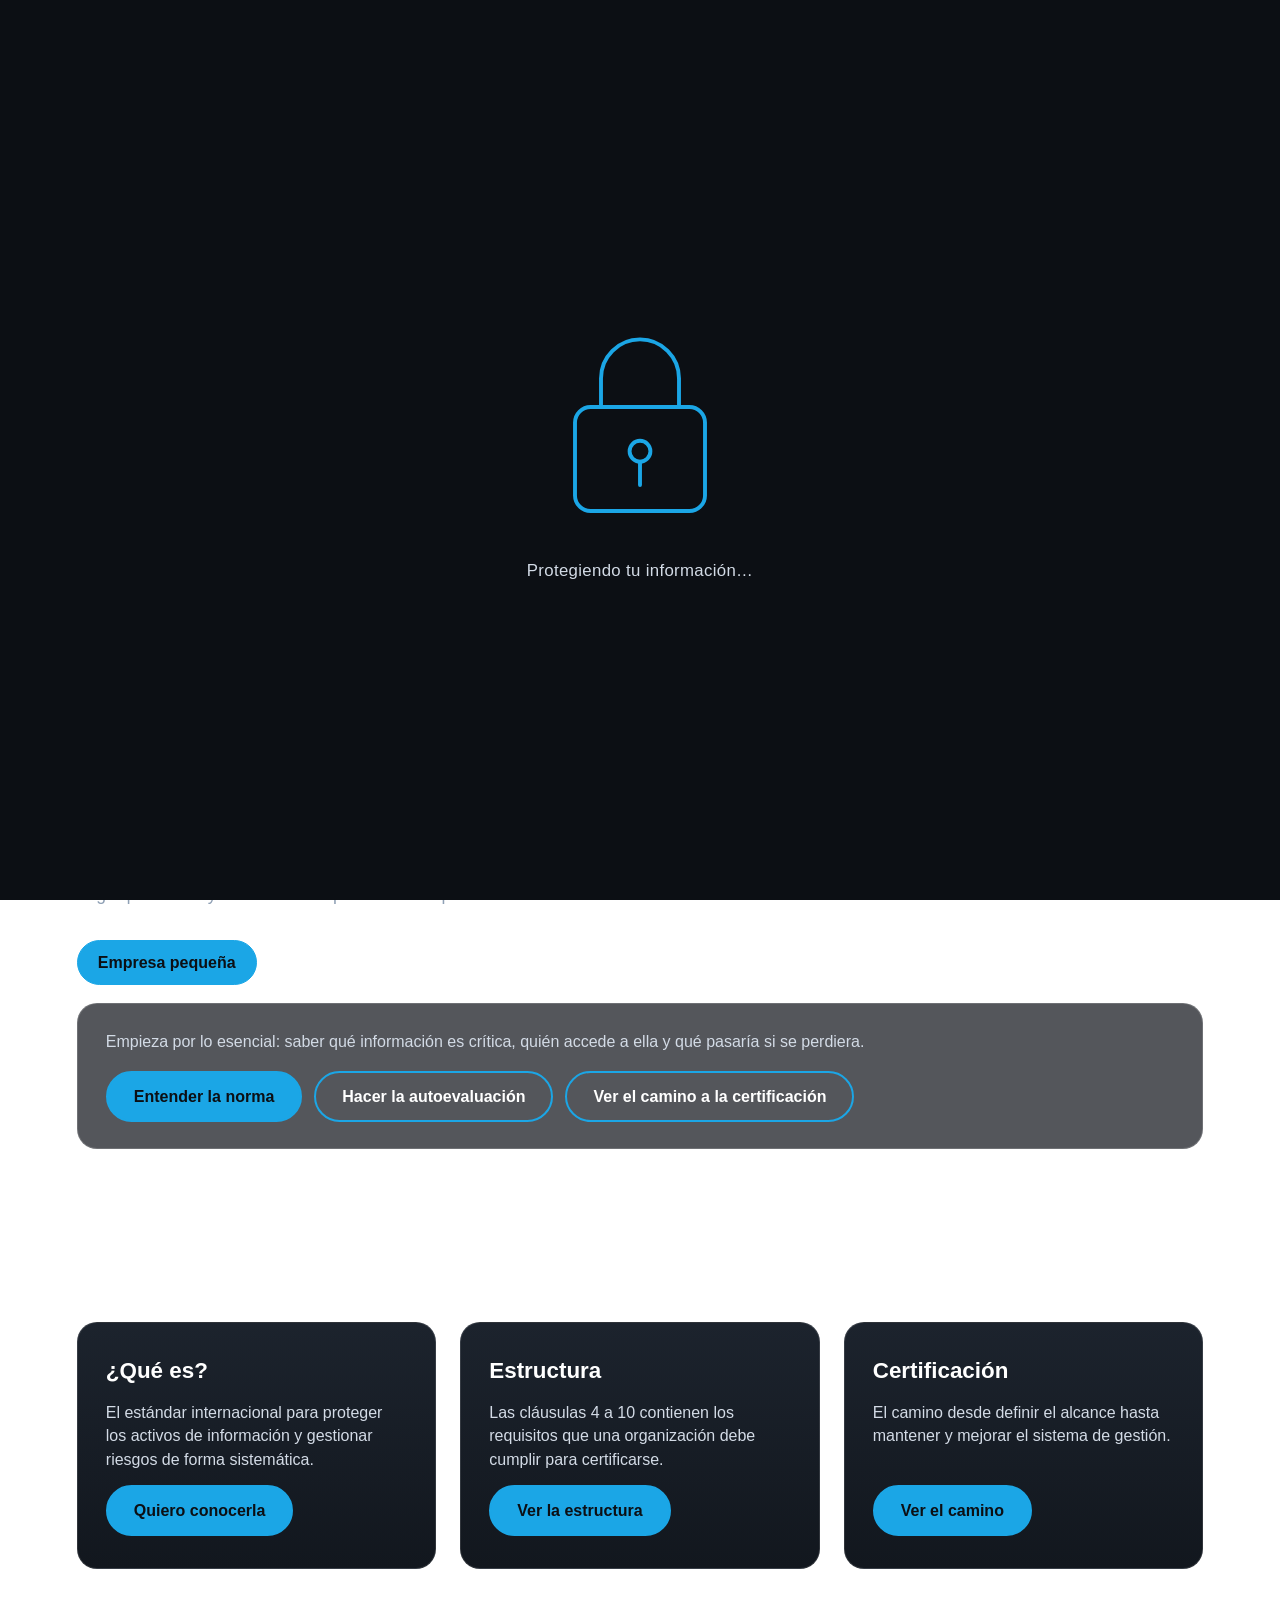
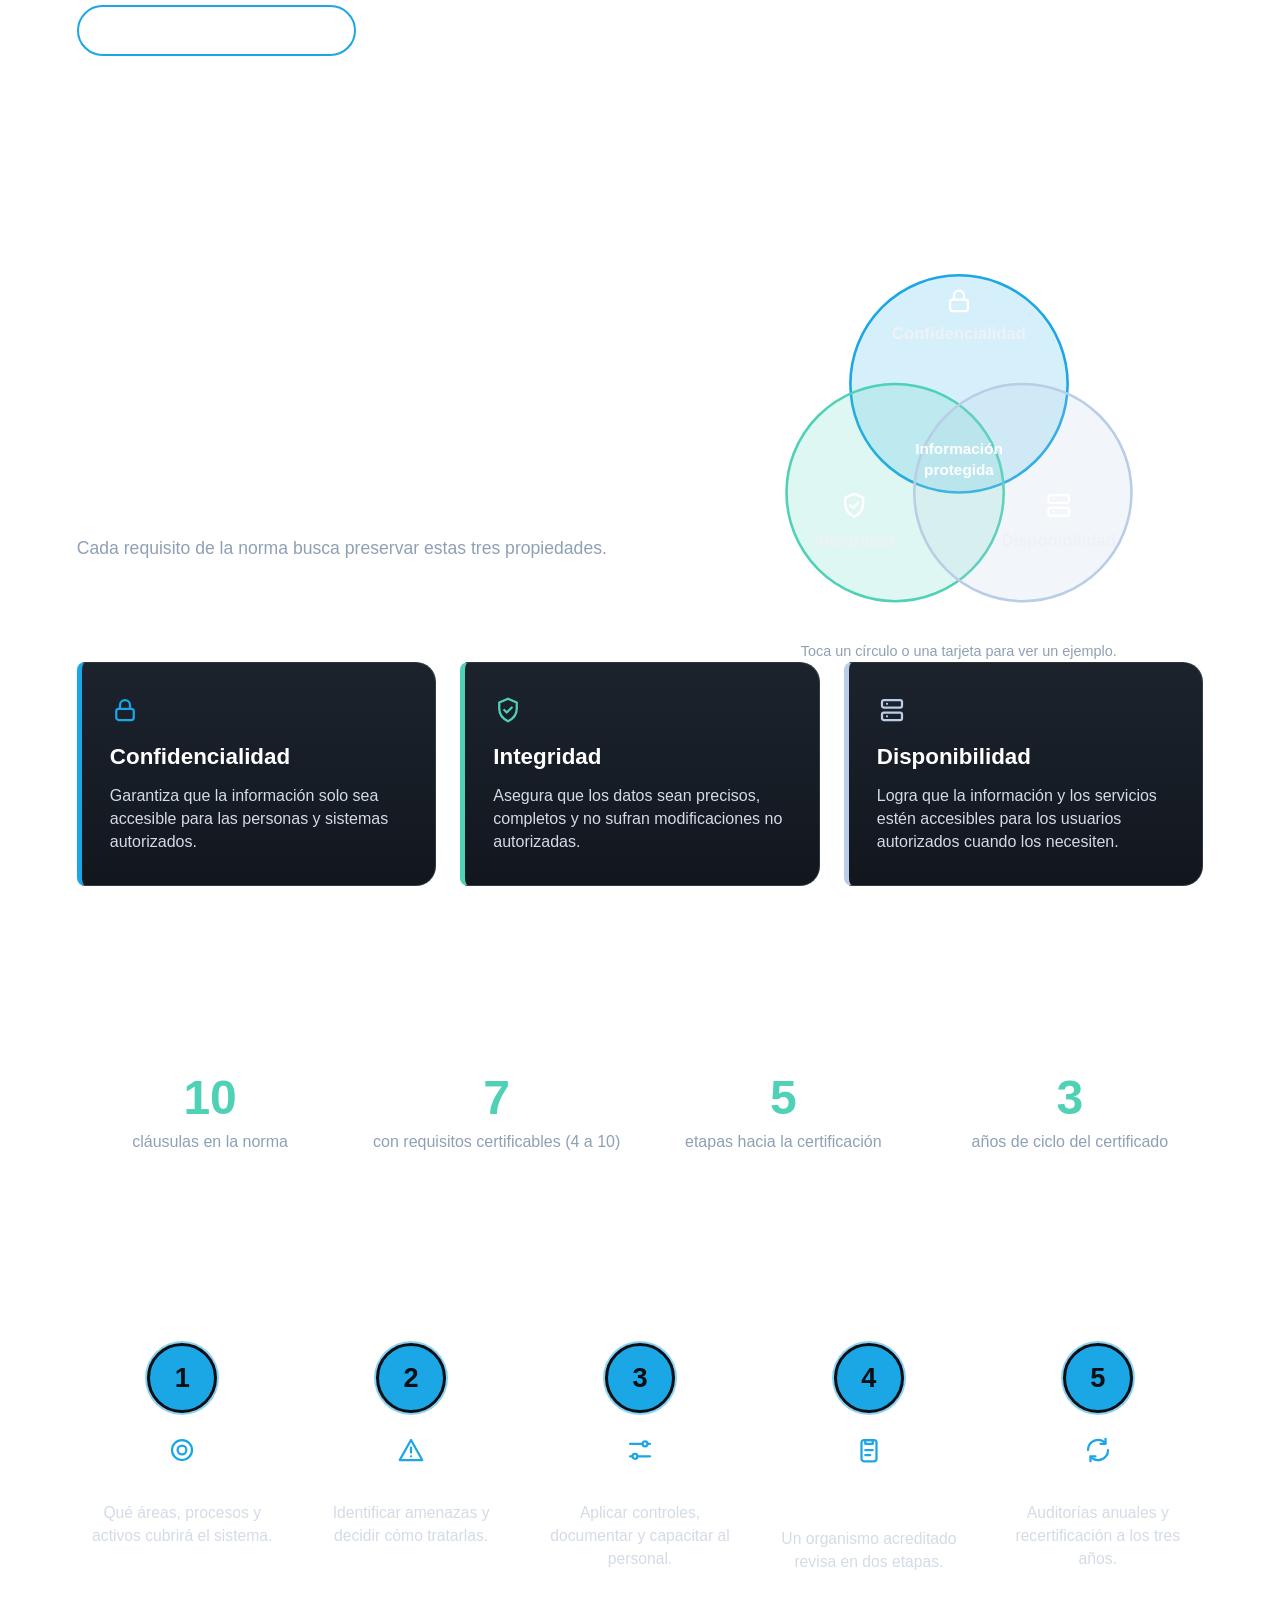
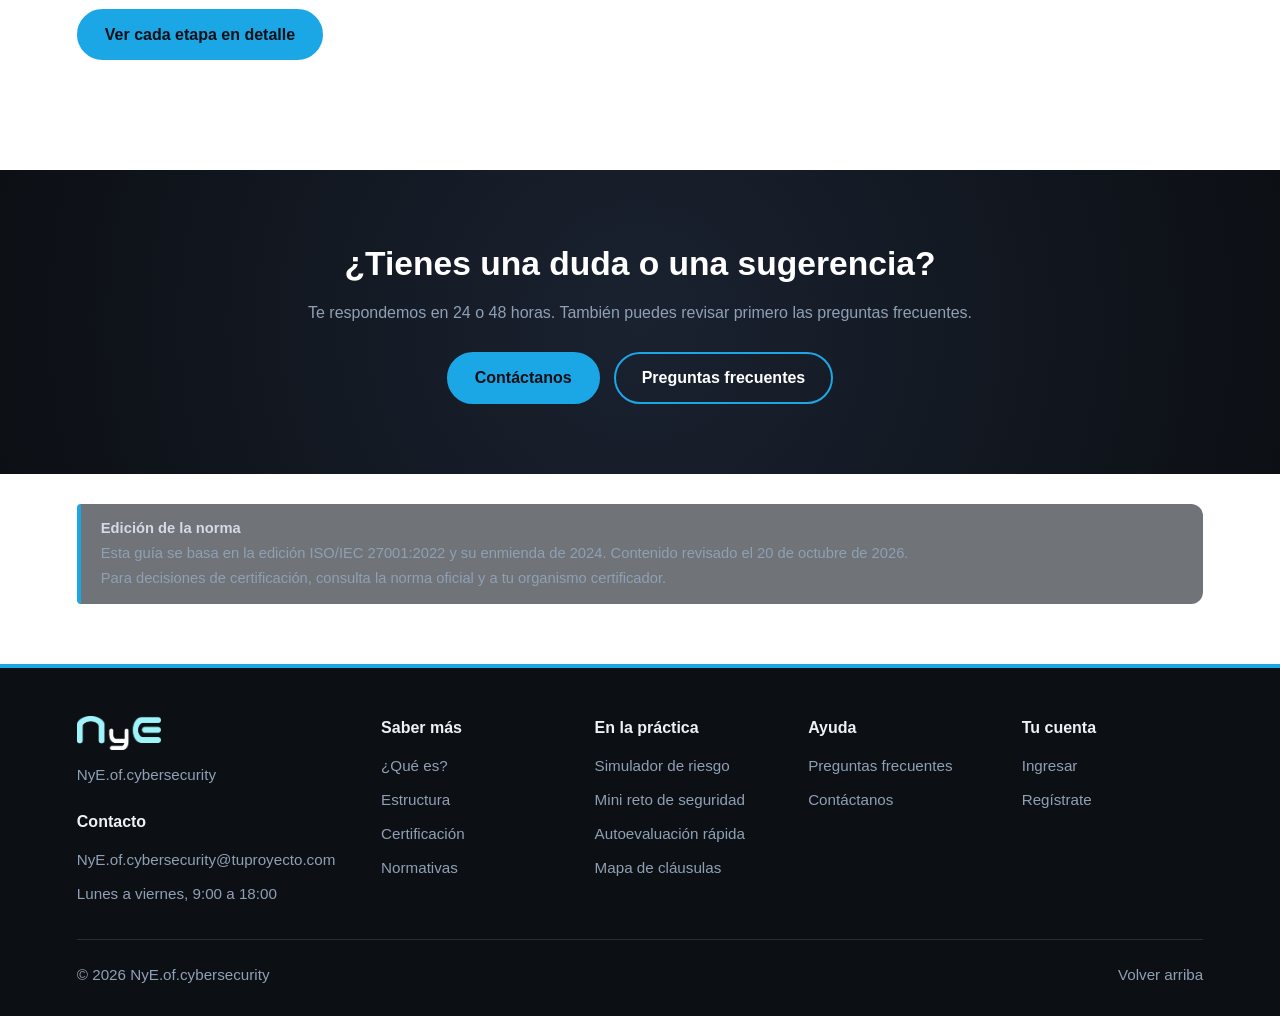
==== commit f330391a: "Add files via upload" ====
--- a/index.html
+++ b/index.html
@@ -1,20 +1,19 @@
 <!DOCTYPE html>
 <html lang="es">
 <head>
-    <meta charset="UTF-8">
-    <meta name="viewport" content="width=device-width, initial-scale=1.0">
-    <title>Saber más | ISO/IEC 27001</title>
-    <link rel="stylesheet" href="css/sitio.css">
+  <meta charset="UTF-8">
+  <meta name="viewport" content="width=device-width, initial-scale=1.0">
+  <title>NyE | ISO/IEC 27001</title>
+  <link rel="stylesheet" href="css/inicio.css">
   <link rel="stylesheet" href="css/efectos.css">
   <link rel="stylesheet" href="css/pie.css">
 </head>
-<body class="pg-saber">
+<body>
   <div class="precarga" aria-hidden="true"><div class="p-mitad p-arriba"></div><div class="p-mitad p-abajo"></div><div class="p-centro"><svg class="p-svg" viewBox="0 20 200 170" aria-hidden="true"><g class="p-candado"><path d="M70 90V68a30 30 0 0 1 60 0V90"/><path d="M62 90H138a12 12 0 0 1 12 12V158a12 12 0 0 1-12 12H62a12 12 0 0 1-12-12V102a12 12 0 0 1 12-12Z"/><circle cx="100" cy="124" r="8"/><path d="M100 132V150"/></g><g class="p-datos"></g></svg><p class="p-texto">Protegiendo tu información…</p></div></div>
-    <header>
+  <header>
     <a class="logo" href="index.html"><img src="css/img/logo.png" alt="NyE, ir al inicio"></a>
     <nav>
-      <a href="index.html">Inicio</a>
-      <a href="saber-mas.html" class="actual">Saber más</a>
+      <a href="saber-mas.html">Saber más</a>
       <a href="normativas.html">Normativas</a>
       <a href="practica.html">En la práctica</a>
       <a href="preguntas-frecuentes.html">Preguntas frecuentes</a>
@@ -24,66 +23,129 @@
     </nav>
   </header>
 
+  <main>
+    <!-- Portada -->
+    <section class="portada">
+      <div class="portada-texto">
+        <h1>Protege la información de tu empresa con la ISO/IEC 27001</h1>
+        <p>Guía sobre el estándar internacional para gestionar la ciberseguridad: ¿qué es?, ¿cómo se aplica en entornos empresariales? y ¿cómo se certifica?</p>
+        <div class="botones">
+          <a class="btn btn-cian" href="estructura.html">Explora las 7 cláusulas</a>
+          <a class="btn btn-borde" href="practica.html#autoevaluacion">Haz una autoevaluación rápida</a>
+        </div>
+      </div>
+          <div class="hero-visual" aria-hidden="true">
+        <div class="hero-foto"></div>
+        <svg class="hero-svg" viewBox="0 0 160 100">
+          <g class="trazos">
+            <path d="M0 30H22L34 42H46"/><path d="M160 72H138L126 60H114"/><path d="M0 80H18L28 70"/><path d="M160 22H142L132 32"/>
+            <circle cx="46" cy="42" r="1.2"/><circle cx="114" cy="60" r="1.2"/><circle cx="28" cy="70" r="1.2"/><circle cx="132" cy="32" r="1.2"/>
+          </g>
+          <g class="orbita">
+            <circle class="anillo" cx="80" cy="51.7" r="30"/><circle class="anillo" cx="80" cy="51.7" r="42"/>
+            <circle class="nodo-c" cx="80" cy="21.7" r="1.8"/><circle class="nodo-c" cx="54" cy="66.7" r="1.8"/><circle class="nodo-m" cx="116.4" cy="30.7" r="1.8"/><circle class="nodo-m" cx="43.6" cy="72.7" r="1.8"/><circle class="nodo-c" cx="119.5" cy="67" r="1.8"/>
+          </g>
+        </svg>
+      </div>
+    
+    </section>
 
-    <main>
-        <section class="tarjeta-info">
-            <h1>ISO/IEC 27001: protege la información de tu empresa</h1>
-            <p>Guía sobre el estándar internacional para gestionar la ciberseguridad: ¿qué es?, ¿cómo se aplica en entornos empresariales? y ¿cómo se certifica?</p>
-        </section>
+    <!-- Tres tarjetas principales -->
+    <section class="bloque perfil" aria-labelledby="t-perfil">
+      <h2 id="t-perfil">Explora por perfil</h2>
+      <p class="intro">Elige quién eres y te mostramos por dónde empezar.</p>
+      <div data-tabs><div class="tablist" role="tablist"><button class="tab" role="tab" type="button">Empresa pequeña</button><button class="tab" role="tab" type="button">Equipo de TI</button><button class="tab" role="tab" type="button">Estudiante</button></div><div class="panel" role="tabpanel"><p>Empieza por lo esencial: saber qué información es crítica, quién accede a ella y qué pasaría si se perdiera.</p><div class="acciones izq"><a class="btn btn-cian" href="que-es.html">Entender la norma</a><a class="btn btn-borde" href="practica.html#autoevaluacion">Hacer la autoevaluación</a><a class="btn btn-borde" href="certificacion.html">Ver el camino a la certificación</a></div></div><div class="panel" role="tabpanel"><p>Ve directo a los requisitos: las cláusulas 4 a 10, los controles del Anexo A y un simulador para priorizar riesgos.</p><div class="acciones izq"><a class="btn btn-cian" href="estructura.html#mapa">Mapa de cláusulas</a><a class="btn btn-borde" href="normativas.html">Controles y normas</a><a class="btn btn-borde" href="practica.html#riesgo">Simulador de riesgo</a></div></div><div class="panel" role="tabpanel"><p>Aprende primero el vocabulario y la lógica de la norma, y ponlos a prueba con un reto.</p><div class="acciones izq"><a class="btn btn-cian" href="que-es.html">Entender la norma</a><a class="btn btn-borde" href="normativas.html#glosario">Glosario</a><a class="btn btn-borde" href="practica.html#reto">Mini reto de seguridad</a></div></div></div>
+    </section>
 
-        <aside class="menu-lateral">
-            <nav class="nav-botones" aria-label="Secciones de la guía">
-                <ul>
-                    <li><a href="que-es.html" class="btn-azul"><svg class="ico"><use href="#i-help"/></svg><span>¿Qué es?</span><small>Conoce la norma y qué información protege.</small></a></li>
-                    <li><a href="estructura.html" class="btn-azul"><svg class="ico"><use href="#i-layers"/></svg><span>Estructura</span><small>Las cláusulas 4 a 10 y los documentos que exige.</small></a></li>
-                    <li><a href="certificacion.html" class="btn-azul"><svg class="ico"><use href="#i-clip"/></svg><span>Certificación</span><small>El camino hasta la auditoría y el certificado.</small></a></li>
-                    <li><a href="normativas.html" class="btn-azul"><svg class="ico"><use href="#i-book"/></svg><span>Normativas</span><small>Controles, ciclo de mejora y normas relacionadas.</small></a></li>
-                </ul>
-            </nav>
-        </aside>
+    <section class="bloque tarjetas-principales" aria-labelledby="t-conoce">
+      <h2 id="t-conoce">Conoce la norma paso a paso</h2>
+      <div class="rejilla-3">
+        <article class="tarjeta">
+          <h3>¿Qué es?</h3>
+          <p>El estándar internacional para proteger los activos de información y gestionar riesgos de forma sistemática.</p>
+          <a class="btn btn-cian" href="que-es.html">Quiero conocerla</a>
+        </article>
+        <article class="tarjeta">
+          <h3>Estructura</h3>
+          <p>Las cláusulas 4 a 10 contienen los requisitos que una organización debe cumplir para certificarse.</p>
+          <a class="btn btn-cian" href="estructura.html">Ver la estructura</a>
+        </article>
+        <article class="tarjeta">
+          <h3>Certificación</h3>
+          <p>El camino desde definir el alcance hasta mantener y mejorar el sistema de gestión.</p>
+          <a class="btn btn-cian" href="certificacion.html">Ver el camino</a>
+        </article>
+      </div>
+      <p class="experto"><a class="btn btn-borde" href="contacto.html">Quiero hablar con un experto</a></p>
+    </section>
 
-        <section class="sec">
-            <h2>¿Por qué importa proteger la información?</h2>
-            <p>Datos de clientes, contratos, código, correos: casi todo lo que hace funcionar a una empresa es información. Un sistema de gestión ordena cómo se cuida.</p>
-            <div class="pillars-section">
-                <article class="pilar-card"><h3>Confianza</h3><p>Clientes y socios saben que tus datos están en manos responsables y que un auditor independiente lo comprobó.</p></article>
-                <article class="pilar-card"><h3>Cumplimiento</h3><p>Ayuda a responder a exigencias de clientes, licitaciones y regulaciones de protección de datos.</p></article>
-                <article class="pilar-card"><h3>Continuidad</h3><p>Prepara a la organización para prevenir incidentes y recuperarse rápido si ocurren.</p></article>
-            </div>
-        </section>
+    <!-- Pilares (equivale a la cuadrícula de industrias) -->
+    <div class="banda"><section class="bloque pilares" aria-labelledby="t-pilares">
+      <h2 id="t-pilares">Tres pilares para proteger tu información</h2>
+      <p class="intro">Cada requisito de la norma busca preservar estas tres propiedades.</p>
+        <figure class="venn">
+          <svg viewBox="0 0 360 310" role="group" aria-label="Diagrama de los tres pilares: toca uno para ver un ejemplo">
+            <g class="vp v1" tabindex="0" role="button" aria-pressed="false" aria-label="Confidencialidad"><circle cx="180" cy="115" r="85"/><use href="#i-lock" x="168" y="38" width="24" height="24"/><text class="vt" x="180" y="80">Confidencialidad</text></g>
+            <g class="vp v2" tabindex="0" role="button" aria-pressed="false" aria-label="Integridad"><circle cx="130" cy="200" r="85"/><use href="#i-check" x="86" y="198" width="24" height="24"/><text class="vt" x="98" y="242">Integridad</text></g>
+            <g class="vp v3" tabindex="0" role="button" aria-pressed="false" aria-label="Disponibilidad"><circle cx="230" cy="200" r="85"/><use href="#i-server" x="246" y="198" width="24" height="24"/><text class="vt" x="258" y="242">Disponibilidad</text></g>
+            <text class="vc" x="180" y="170">Información</text><text class="vc" x="180" y="186">protegida</text>
+          </svg>
+          <figcaption>Toca un círculo o una tarjeta para ver un ejemplo.</figcaption>
+        </figure>
+      <div class="rejilla-3">
+        <article class="pilar" tabindex="0" role="button" aria-pressed="false">
+          <svg class="ico"><use href="#i-lock"/></svg>
+          <h3>Confidencialidad</h3>
+          <p>Garantiza que la información solo sea accesible para las personas y sistemas autorizados.</p>
+          <p class="ejemplo"><strong>Ejemplo:</strong> Solo Recursos Humanos puede abrir los expedientes del personal.</p>
+        </article>
+        <article class="pilar" tabindex="0" role="button" aria-pressed="false">
+          <svg class="ico"><use href="#i-check"/></svg>
+          <h3>Integridad</h3>
+          <p>Asegura que los datos sean precisos, completos y no sufran modificaciones no autorizadas.</p>
+          <p class="ejemplo"><strong>Ejemplo:</strong> Un registro de cambios muestra quién modificó una factura y cuándo.</p>
+        </article>
+        <article class="pilar" tabindex="0" role="button" aria-pressed="false">
+          <svg class="ico"><use href="#i-server"/></svg>
+          <h3>Disponibilidad</h3>
+          <p>Logra que la información y los servicios estén accesibles para los usuarios autorizados cuando los necesiten.</p>
+          <p class="ejemplo"><strong>Ejemplo:</strong> Si falla el servidor, un sistema de respaldo mantiene la tienda en línea funcionando.</p>
+        </article>
+      </div>
+    </section></div>
 
-        <section class="sec">
-            <h2>Tu ruta de aprendizaje</h2>
-            <p>Sigue este orden y llegarás a la certificación entendiendo cada paso.</p>
-            <ol class="ciclo">
-                <li><h3>Entiende la norma</h3><p>Qué es la ISO/IEC 27001 y qué protege.</p><a href="que-es.html">Ir a ¿Qué es?</a></li>
-                <li><h3>Conoce su estructura</h3><p>Las cláusulas 4 a 10 y los documentos que exige.</p><a href="estructura.html">Ver estructura</a></li>
-                <li><h3>Sigue el camino</h3><p>De definir el alcance a la auditoría de certificación.</p><a href="certificacion.html">Ver certificación</a></li>
-                <li><h3>Amplía el mapa</h3><p>Normas y leyes que se relacionan con ella.</p><a href="normativas.html">Ver normativas</a></li>
-            </ol>
-        </section>
+    <!-- Cifras -->
+    <section class="cifras" aria-label="La norma en cifras">
+      <div><strong>10</strong><span>cláusulas en la norma</span></div>
+      <div><strong>7</strong><span>con requisitos certificables (4 a 10)</span></div>
+      <div><strong>5</strong><span>etapas hacia la certificación</span></div>
+      <div><strong>3</strong><span>años de ciclo del certificado</span></div>
+    </section>
 
-        <section class="sec">
-            <h2>¿A quién le sirve?</h2>
-            <p>A cualquier organización, sin importar su tamaño. Estos son algunos casos típicos.</p>
-            <div class="clausulas">
-                <div>
-                    <details><summary>Tecnología y software</summary><p>Los clientes suelen pedir evidencia de seguridad antes de confiar sus datos a un proveedor de servicios o de nube.</p></details>
-                    <details><summary>Finanzas y pagos</summary><p>Manejan información sensible y están muy expuestas a fraudes: un sistema de gestión ordena controles y responsabilidades.</p></details>
-                </div>
-                <div>
-                    <details><summary>Salud y educación</summary><p>Custodian datos personales delicados de pacientes, estudiantes y familias, que exigen confidencialidad.</p></details>
-                    <details><summary>Consultoras y proveedores</summary><p>Si trabajas con información de otras empresas, certificarte puede abrirte la puerta a contratos más grandes.</p></details>
-                </div>
-            </div>
-        </section>
+    <!-- Camino a la certificación (equivale a noticias y recursos) -->
+    <section class="bloque camino" aria-labelledby="t-camino">
+      <h2 id="t-camino">Camino hacia la certificación</h2>
+      <ol class="pasos ruta">
+        <li><svg class="ico"><use href="#i-target"/></svg><h3>Definir alcance</h3><p>Qué áreas, procesos y activos cubrirá el sistema.</p></li>
+        <li><svg class="ico"><use href="#i-alert"/></svg><h3>Evaluar riesgos</h3><p>Identificar amenazas y decidir cómo tratarlas.</p></li>
+        <li><svg class="ico"><use href="#i-sliders"/></svg><h3>Implantar controles</h3><p>Aplicar controles, documentar y capacitar al personal.</p></li>
+        <li><svg class="ico"><use href="#i-clip"/></svg><h3>Auditoría de certificación</h3><p>Un organismo acreditado revisa en dos etapas.</p></li>
+        <li><svg class="ico"><use href="#i-loop"/></svg><h3>Mantener y mejorar</h3><p>Auditorías anuales y recertificación a los tres años.</p></li>
+      </ol>
+      <p class="experto"><a class="btn btn-cian" href="certificacion.html">Ver cada etapa en detalle</a></p>
+    </section>
 
-        <section class="cta">
-            <h2>¿Listo para dar el primer paso?</h2>
-            <p>Crea tu cuenta para empezar o escríbenos si tienes dudas. Te respondemos en 24 o 48 horas.</p>
-            <div class="acciones"><a class="btn btn-cian" href="registro.html">Regístrate</a><a class="btn btn-borde" href="practica.html#autoevaluacion">Haz una autoevaluación rápida</a></div>
-        </section>
-    </main>
+    <!-- Llamada a la acción final -->
+    <section class="cierre">
+      <h2>¿Tienes una duda o una sugerencia?</h2>
+      <p>Te respondemos en 24 o 48 horas. También puedes revisar primero las preguntas frecuentes.</p>
+      <div class="botones">
+        <a class="btn btn-cian" href="contacto.html">Contáctanos</a>
+        <a class="btn btn-borde" href="preguntas-frecuentes.html">Preguntas frecuentes</a>
+      </div>
+    </section>
+  </main>
+
   <footer class="pie">
     <div class="pie-columnas">
       <div class="pie-marca">
@@ -100,7 +162,6 @@
     </div>
     <div class="pie-base"><span>© 2026 NyE.of.cybersecurity</span><a href="#">Volver arriba</a></div>
   </footer>
-
 <div class="menu-pantalla" id="menu" aria-hidden="true">
     <ol>
       <li style="--i:0"><a href="index.html">Inicio</a></li>
@@ -116,6 +177,5 @@
   <script src="js/efectos.js"></script>
   <script src="js/interactivo.js"></script>
   <script src="js/idioma.js"></script>
-  <script src="js/sesion.js"></script>
 </body>
 </html>
--- a/css/inicio.css
+++ b/css/inicio.css
@@ -0,0 +1,235 @@
+/* inicio.css -> <link rel="stylesheet" href="css/inicio.css">
+   Misma paleta que el resto del sitio NyE. Estructura inspirada en Control Union España. */
+
+:root {
+  --azul-noche: #0c0f14;
+  --azul-medio: #141a23;
+  --azul-claro: #17324f;
+  --cian: #1ba6e6;
+  --fondo: #0c0f14;
+  --tarjeta-a: #1c232d;
+  --tarjeta-b: #12171e;
+  --texto-suave: #8fa0b5;
+}
+
+* { box-sizing: border-box; margin: 0; padding: 0; }
+
+html { background: linear-gradient(160deg, #0c0f14 0%, #10151c 60%, #141c28 100%) fixed; scroll-behavior: smooth; }
+
+body {
+  min-height: 100vh;
+  font-family: "Fira Sans", "Mukta", "Segoe UI", Roboto, Arial, sans-serif;
+  color: #fff;
+  line-height: 1.45;
+}
+
+a { color: inherit; text-decoration: none; }
+
+:focus-visible { outline: 3px solid var(--cian); outline-offset: 3px; }
+
+/* ===== Encabezado (igual que el resto del sitio) ===== */
+header {
+  position: sticky;
+  top: 0;
+  z-index: 10;
+  display: flex;
+  align-items: center;
+  justify-content: space-between;
+  gap: 20px;
+  min-height: 64px;
+  padding: 6px 3.5% 6px 2.2%;
+  background: linear-gradient(90deg, var(--azul-noche) 0%, var(--azul-medio) 40%, var(--azul-claro) 100%);
+  border-bottom: 4px solid var(--cian);
+}
+
+.logo { display: block; line-height: 0; }
+.logo img { display: block; height: 38px; width: auto; }
+
+nav { display: flex; flex-wrap: wrap; align-items: center; gap: clamp(16px, 3vw, 36px); }
+nav a { font-weight: 700; font-size: 1rem; }
+nav a:hover { text-decoration: underline; }
+
+nav a.acceso {
+  padding: 8px 20px;
+  border: 2px solid var(--cian);
+  border-radius: 999px;
+}
+nav a.acceso:hover { background: var(--cian); text-decoration: none; }
+
+/* ===== Botones ===== */
+.btn {
+  display: inline-block;
+  padding: 12px 26px;
+  border-radius: 999px;
+  font-weight: 700;
+  font-size: 1rem;
+  transition: background 0.2s, border-color 0.2s;
+}
+.btn-cian { background: var(--cian); color: var(--azul-noche); border: 2px solid var(--cian); }
+.btn-cian:hover { background: #4cc0f5; border-color: #4cc0f5; }
+.btn-borde { border: 2px solid var(--cian); color: #fff; }
+.btn-borde:hover { background: rgba(27, 166, 230, 0.18); }
+
+.botones { display: flex; flex-wrap: wrap; gap: 14px; }
+
+/* ===== Portada ===== */
+.portada { display: none; }
+
+.portada-texto { max-width: 38rem; }
+.portada h1 { font-size: clamp(2rem, 4.4vw, 3.2rem); line-height: 1.15; margin-bottom: 20px; }
+.portada p { font-size: 1.2rem; color: #d3dbe6; margin-bottom: 30px; max-width: 34rem; }
+
+/* ===== Bloques de contenido ===== */
+.bloque { max-width: 1280px; margin: 0 auto; padding: 80px 6% 20px; }
+.bloque h2 { font-size: clamp(1.6rem, 3vw, 2.1rem); line-height: 1.2; margin-bottom: 14px; }
+.intro { color: var(--texto-suave); margin-bottom: 32px; font-size: 1.1rem; }
+.tarjetas-principales h2, .camino h2 { margin-bottom: 32px; }
+
+.rejilla-3 { display: grid; grid-template-columns: repeat(3, 1fr); gap: 24px; }
+
+.tarjeta, .pilar {
+  padding: 32px 28px;
+  background: linear-gradient(to bottom, var(--tarjeta-a) 0%, var(--tarjeta-b) 100%);
+  border: 1px solid rgba(255, 255, 255, 0.12);
+  border-radius: 20px;
+}
+
+.tarjeta { display: flex; flex-direction: column; align-items: flex-start; gap: 14px; }
+.tarjeta h3, .pilar h3 { font-size: 1.4rem; }
+.tarjeta p, .pilar p { color: #d3dbe6; flex: 1; }
+
+/* Los pilares llevan un borde cian a la izquierda: aquí sí marca una jerarquía distinta a las tarjetas de acción */
+.pilar { border-left: 5px solid var(--cian); border-radius: 8px 20px 20px 8px; }
+.pilar h3 { margin-bottom: 10px; }
+
+.experto { margin-top: 36px; }
+
+/* ===== Cifras ===== */
+.cifras {
+  display: grid;
+  grid-template-columns: repeat(4, 1fr);
+  gap: 20px;
+  max-width: 1280px;
+  margin: 80px auto 0;
+  padding: 36px 6%;
+  text-align: center;
+  border-top: 1px solid rgba(255, 255, 255, 0.15);
+  border-bottom: 1px solid rgba(255, 255, 255, 0.15);
+}
+.cifras strong { display: block; font-size: 3rem; line-height: 1; color: var(--cian); }
+.cifras span { display: block; margin-top: 8px; color: var(--texto-suave); }
+
+/* ===== Camino: pasos ===== */
+.pasos {
+  display: grid;
+  grid-template-columns: repeat(5, 1fr);
+  gap: 18px;
+  list-style: none;
+  counter-reset: paso;
+}
+.pasos li {
+  counter-increment: paso;
+  padding: 22px 18px;
+  background: rgba(24,30,40, 0.7);
+  border-top: 4px solid var(--cian);
+  border-radius: 6px 6px 16px 16px;
+}
+.pasos li::before {
+  content: counter(paso);
+  display: grid;
+  place-items: center;
+  width: 34px;
+  height: 34px;
+  margin-bottom: 12px;
+  border-radius: 50%;
+  background: var(--cian);
+  color: var(--azul-noche);
+  font-weight: 700;
+}
+.pasos h3 { font-size: 1.1rem; margin-bottom: 8px; }
+.pasos p { color: #d3dbe6; font-size: 0.98rem; }
+
+/* ===== Cierre ===== */
+.cierre {
+  margin-top: 90px;
+  padding: 70px 6%;
+  text-align: center;
+  background: radial-gradient(circle at center, #1a2230 0%, #0c0f14 100%);
+}
+.cierre h2 { font-size: clamp(1.6rem, 3vw, 2.1rem); margin-bottom: 12px; }
+.cierre p { color: var(--texto-suave); margin-bottom: 28px; }
+.cierre .botones { justify-content: center; }
+
+/* ===== Pie de página ===== */
+footer { padding: 50px 6% 40px; background: var(--azul-noche); border-top: 4px solid var(--cian); }
+
+.pie-columnas {
+  display: grid;
+  grid-template-columns: 1.2fr 1fr 1fr 1fr 1.6fr;
+  gap: 30px;
+  max-width: 1280px;
+  margin: 0 auto;
+}
+.pie-columnas h3 { font-size: 1.05rem; margin-bottom: 12px; }
+.pie-columnas a, .pie-columnas span, .pie-columnas p { display: block; margin-bottom: 8px; color: var(--texto-suave); overflow-wrap: anywhere; }
+.pie-columnas a:hover { color: #fff; text-decoration: underline; }
+.pie-logo { height: 34px; width: auto; margin-bottom: 12px; }
+
+/* ===== Responsivo ===== */
+@media (max-width: 1000px) {
+  .pasos { grid-template-columns: repeat(2, 1fr); }
+  .cifras { grid-template-columns: repeat(2, 1fr); }
+  .pie-columnas { grid-template-columns: repeat(2, 1fr); }
+}
+
+@media (max-width: 800px) {
+  header { position: static; flex-wrap: wrap; justify-content: center; padding: 10px; }
+  .rejilla-3 { grid-template-columns: 1fr; }
+  .bloque { padding-top: 56px; }
+}
+
+@media (max-width: 520px) {
+  .pasos, .pie-columnas { grid-template-columns: 1fr; }
+}
+
+@media (prefers-reduced-motion: reduce) {
+  html { scroll-behavior: auto; }
+  .btn { transition: none; }
+}
+
+/* Acento secundario menta para cifras y datos */
+:root { --menta: #4fd1b5; }
+.cifras strong, .linea b, .temas strong { color: var(--menta); }
+.barra i { background: var(--menta); }
+
+body::before { content: ""; position: fixed; inset: 0; z-index: -1; pointer-events: none; background: url("img/puntos2.png") center / cover no-repeat; filter: invert(1); opacity: .35; }
+
+/* ===== Portada: texto + ilustración integrada con el candado ===== */
+.portada { display: grid; grid-template-columns: minmax(0, 1fr) minmax(0, 1.05fr); align-items: center; gap: clamp(24px, 4vw, 64px); max-width: 1280px; min-height: 76vh; margin: 0 auto; padding: 56px 6%; }
+.hero-visual { position: relative; width: 100%; max-width: 700px; aspect-ratio: 16 / 10; justify-self: end; animation: entrada 1.1s 2s both; }
+.hero-foto { position: absolute; inset: 0; background: url("img/candado-1600.jpg") center / cover no-repeat; -webkit-mask-image: radial-gradient(closest-side at 50% 52%, #000 70%, transparent 100%); mask-image: radial-gradient(closest-side at 50% 52%, #000 70%, transparent 100%); }
+.hero-svg { position: absolute; inset: 0; width: 100%; height: 100%; overflow: visible; }
+.trazos path { fill: none; stroke: rgba(27, 166, 230, .5); stroke-width: .5; }
+.trazos circle { fill: #1ba6e6; }
+.anillo { fill: none; stroke: rgba(79, 209, 181, .45); stroke-width: .35; stroke-dasharray: 1.2 2.4; }
+.nodo-c { fill: #1ba6e6; } .nodo-m { fill: #4fd1b5; }
+.orbita { transform-box: view-box; transform-origin: 80px 51.7px; animation: orbitar 90s linear infinite; }
+@keyframes orbitar { to { transform: rotate(360deg); } }
+@keyframes entrada { from { opacity: 0; transform: scale(.96); } }
+
+/* ===== Tres pilares: diagrama ===== */
+.pilares { display: grid; grid-template-columns: 1.1fr .9fr; column-gap: 40px; align-items: center; }
+.pilares > h2, .pilares > .intro { grid-column: 1; }
+.pilares > .venn { grid-column: 2; grid-row: 1 / 3; margin: 0; }
+.pilares > .rejilla-3 { grid-column: 1 / -1; }
+.venn svg { display: block; width: 100%; max-width: 460px; margin: 0 auto; }
+.vt { fill: #eef2f7; font: 600 13px "Fira Sans", "Segoe UI", sans-serif; text-anchor: middle; }
+.vc { fill: #fff; font: 700 12px "Fira Sans", "Segoe UI", sans-serif; text-anchor: middle; }
+
+@media (max-width: 900px) {
+  .portada { grid-template-columns: 1fr; min-height: 0; padding: 36px 6% 24px; }
+  .hero-visual { justify-self: center; max-width: 520px; }
+  .pilares { display: block; }
+  .pilares > .venn { margin: 0 auto 28px; max-width: 340px; }
+}
+@media (prefers-reduced-motion: reduce) { .orbita { animation: none; } .hero-visual { animation: none; } }
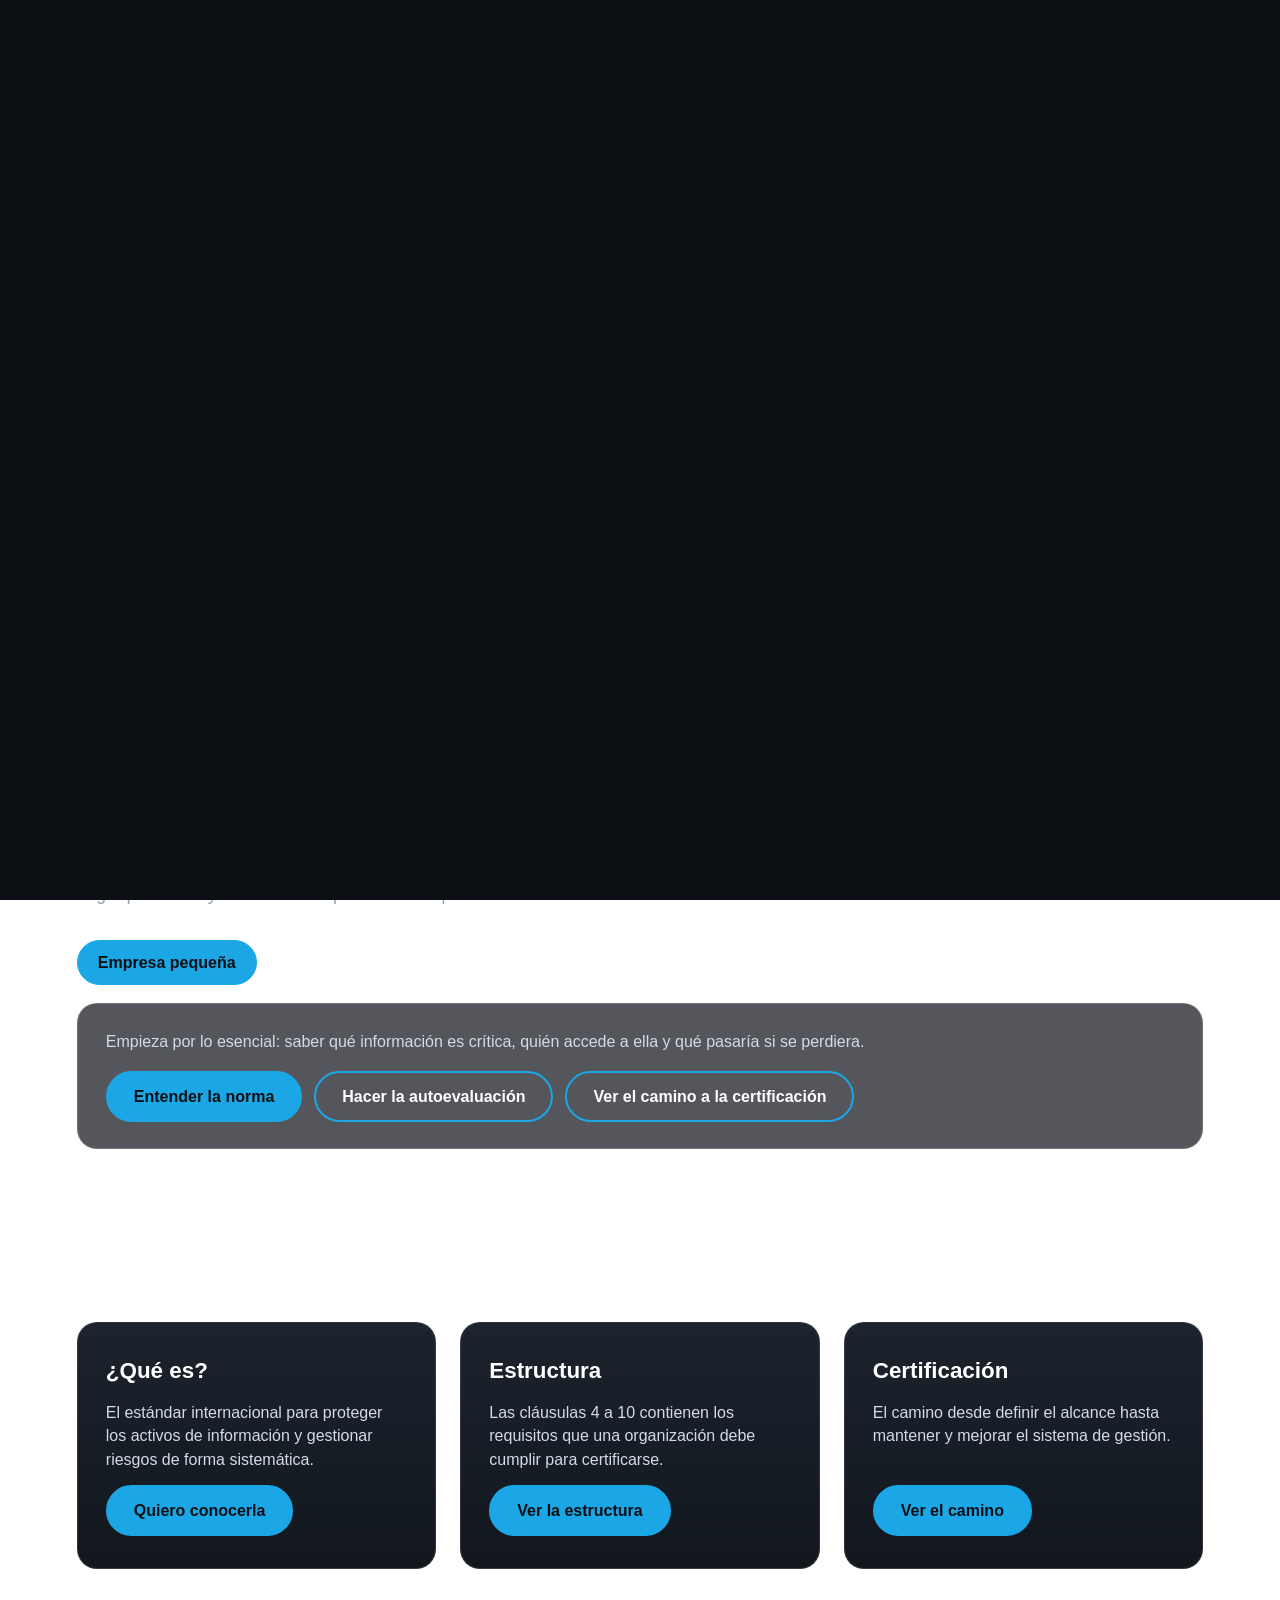
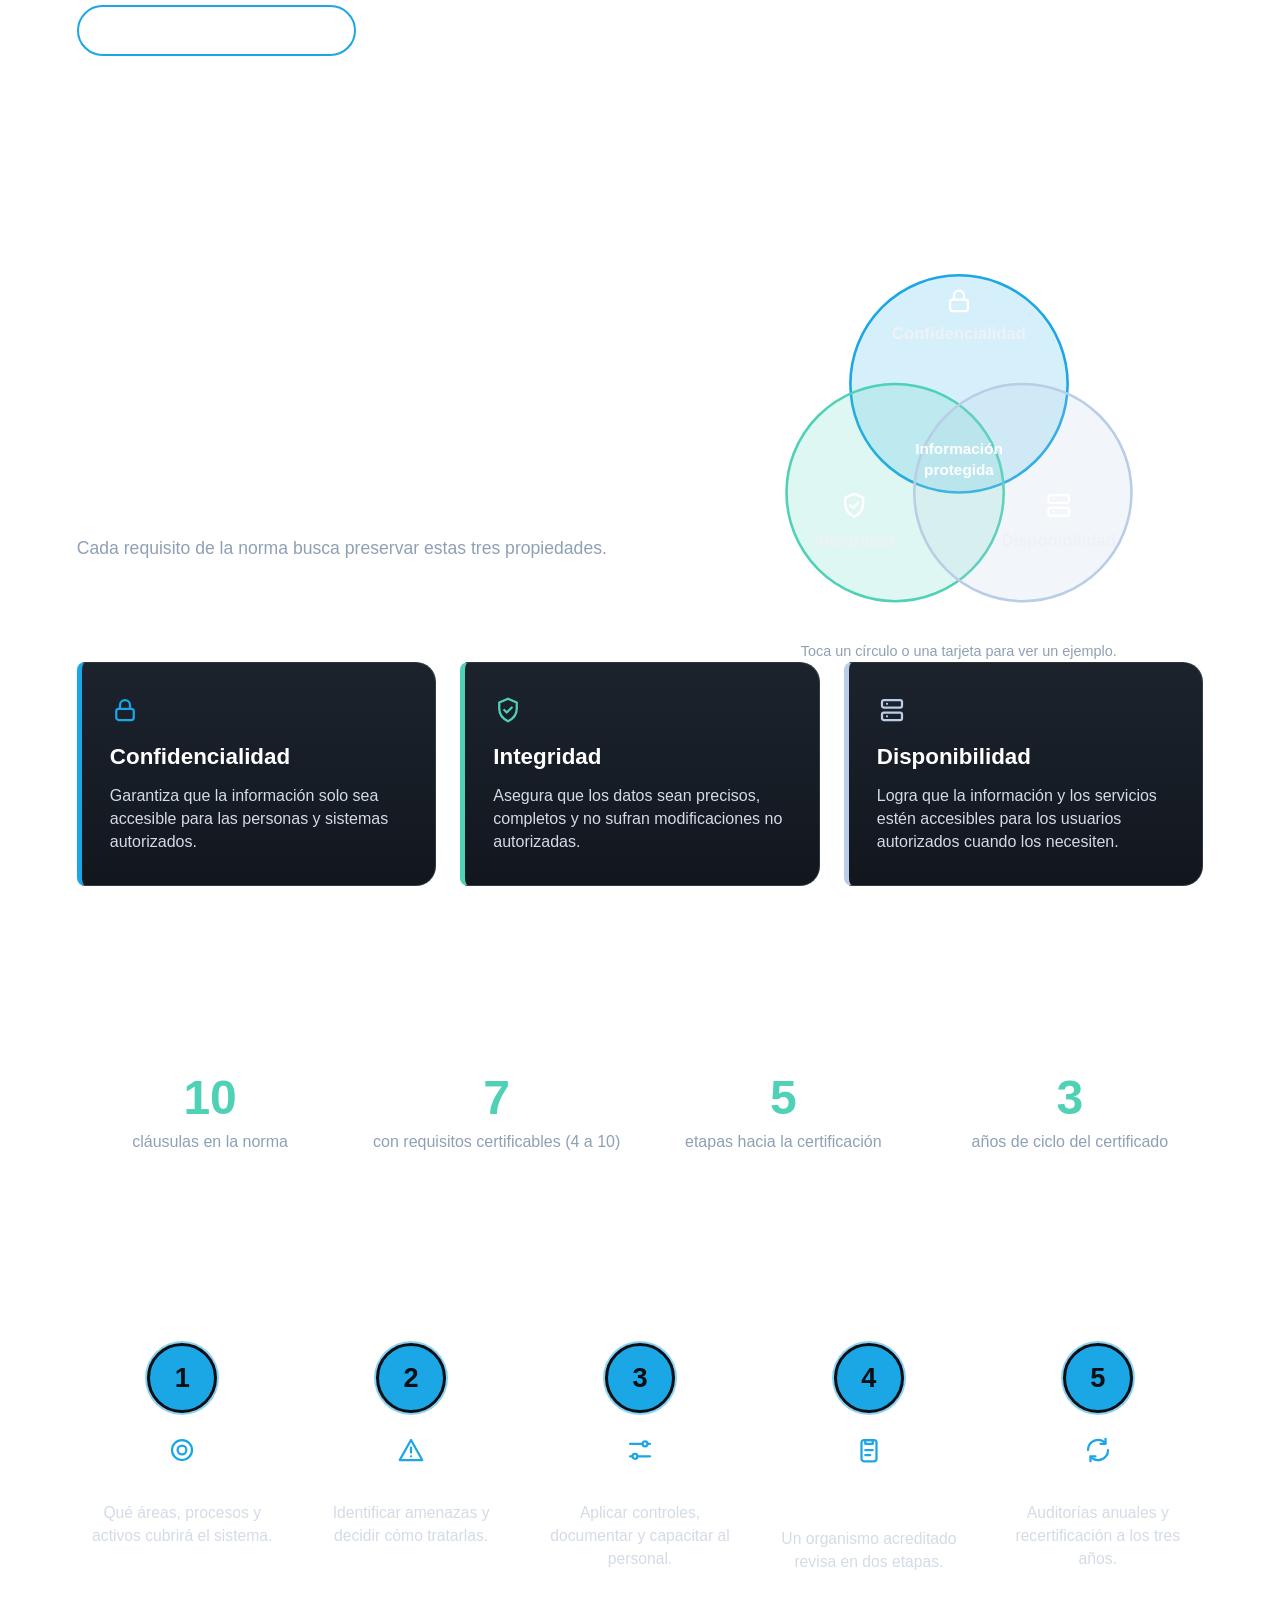
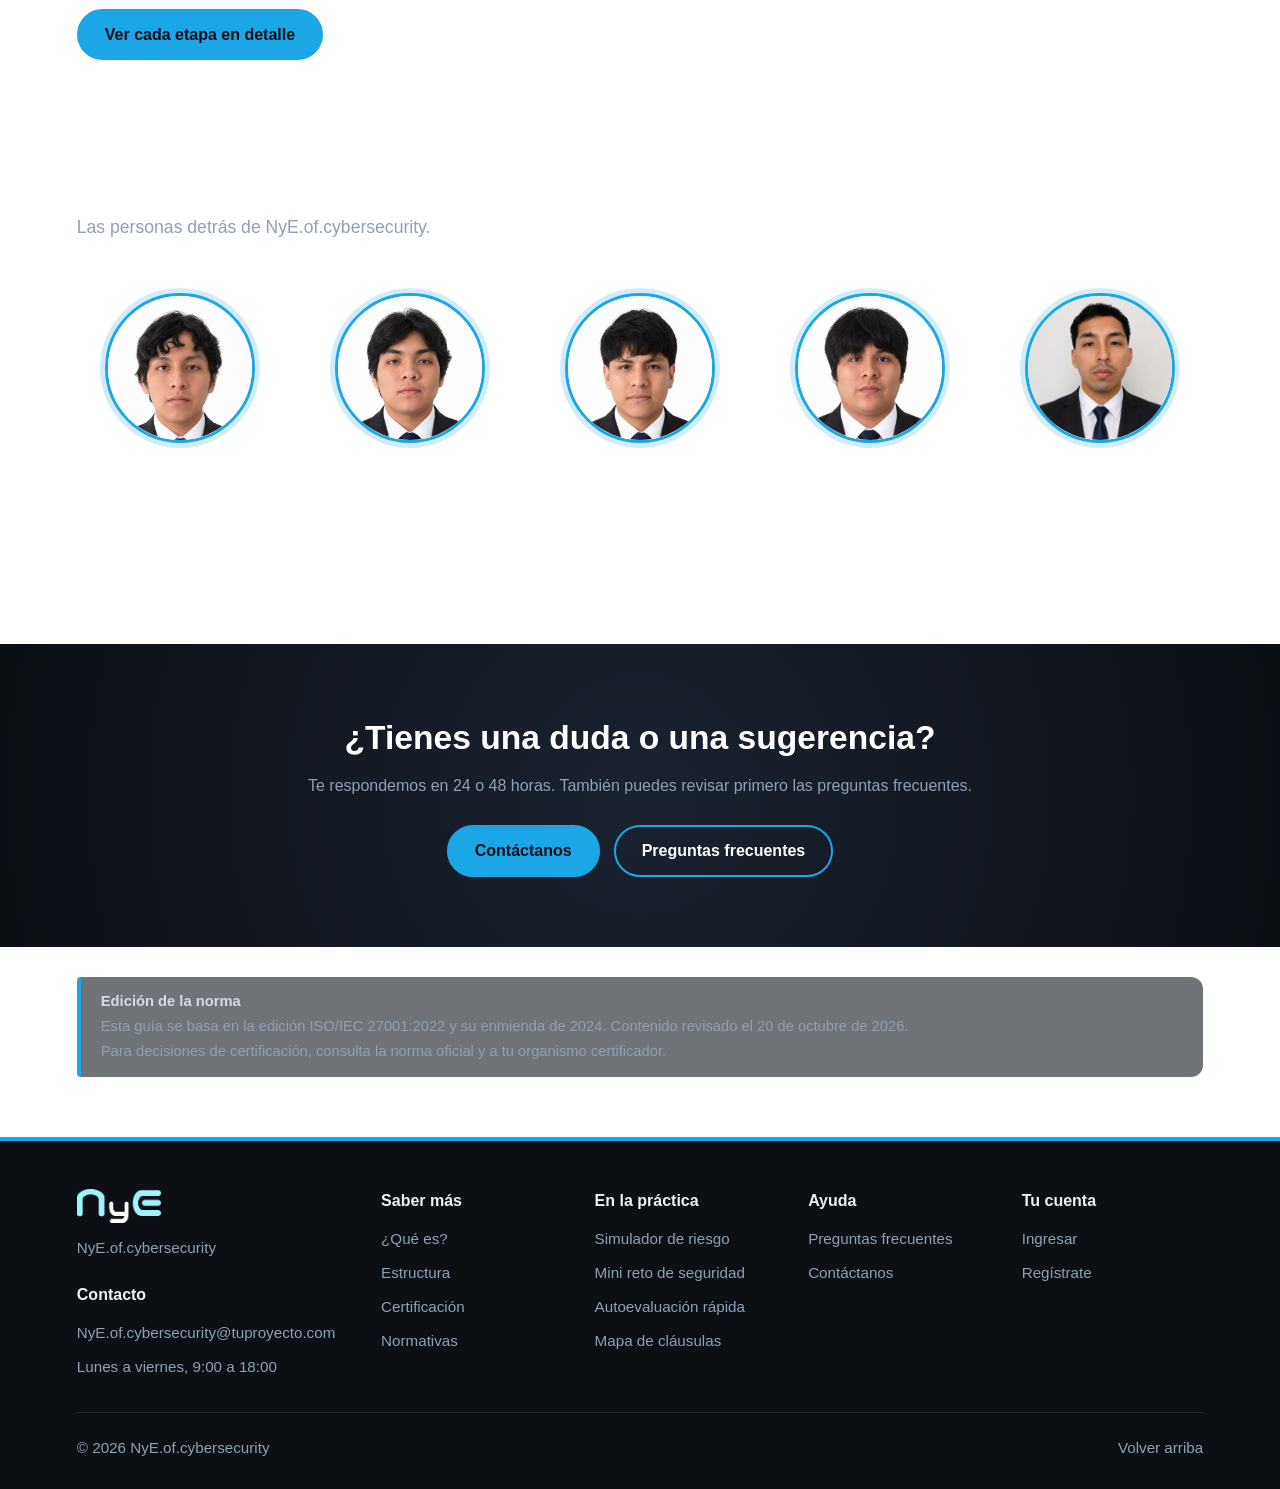
==== commit 38493ad7: "Add files via upload" ====
--- a/index.html
+++ b/index.html
@@ -7,6 +7,7 @@
   <link rel="stylesheet" href="css/inicio.css">
   <link rel="stylesheet" href="css/efectos.css">
   <link rel="stylesheet" href="css/pie.css">
+  <link rel="stylesheet" href="css/equipo.css">
 </head>
 <body>
   <div class="precarga" aria-hidden="true"><div class="p-mitad p-arriba"></div><div class="p-mitad p-abajo"></div><div class="p-centro"><svg class="p-svg" viewBox="0 20 200 170" aria-hidden="true"><g class="p-candado"><path d="M70 90V68a30 30 0 0 1 60 0V90"/><path d="M62 90H138a12 12 0 0 1 12 12V158a12 12 0 0 1-12 12H62a12 12 0 0 1-12-12V102a12 12 0 0 1 12-12Z"/><circle cx="100" cy="124" r="8"/><path d="M100 132V150"/></g><g class="p-datos"></g></svg><p class="p-texto">Protegiendo tu información…</p></div></div>
@@ -133,6 +134,44 @@
         <li><svg class="ico"><use href="#i-loop"/></svg><h3>Mantener y mejorar</h3><p>Auditorías anuales y recertificación a los tres años.</p></li>
       </ol>
       <p class="experto"><a class="btn btn-cian" href="certificacion.html">Ver cada etapa en detalle</a></p>
+    </section>
+
+    <!-- Nuestro equipo
+         GUÍA: en cada <li class="miembro"> cambia
+           1) el texto del <h3> por "Nombres Apellidos"
+           2) el texto de <p class="rol"> por el rol (o bórralo si no lo quieres)
+           3) el alt de la imagen por el mismo nombre
+         Para agregar a otra persona, copia un <li> completo. -->
+    <section class="bloque equipo" id="equipo" aria-labelledby="t-equipo">
+      <h2 id="t-equipo">Nuestro equipo</h2>
+      <p class="intro">Las personas detrás de NyE.of.cybersecurity.</p>
+      <ul class="equipo-lista">
+        <li class="miembro">
+          <figure class="miembro-foto"><img src="css/img/integrante-1.jpg" alt="Foto de Nombres Apellidos (integrante 1)" loading="lazy" width="150" height="150"></figure>
+          <h3>Antonio Llashac <!-- ✏️ Integrante 1: escribe aquí nombres y apellidos --></h3>
+          <p class="rol">Líder del proyecto <!-- ✏️ Integrante 1: escribe aquí el rol (opcional) --></p>
+        </li>
+        <li class="miembro">
+          <figure class="miembro-foto"><img src="css/img/integrante-2.jpg" alt="Foto de Nombres Apellidos (integrante 2)" loading="lazy" width="150" height="150"></figure>
+          <h3>Paul Marroquin <!-- ✏️ Integrante 2: escribe aquí nombres y apellidos --></h3>
+          <p class="rol">Investigador normativo <!-- ✏️ Integrante 2: escribe aquí el rol (opcional) --></p>
+        </li>
+        <li class="miembro">
+          <figure class="miembro-foto"><img src="css/img/integrante-3.jpg" alt="Foto de Nombres Apellidos (integrante 3)" loading="lazy" width="150" height="150"></figure>
+          <h3>Willy Huaman <!-- ✏️ Integrante 3: escribe aquí nombres y apellidos --></h3>
+          <p class="rol">Responsable de controles <!-- ✏️ Integrante 3: escribe aquí el rol (opcional) --></p>
+        </li>
+        <li class="miembro">
+          <figure class="miembro-foto"><img src="css/img/integrante-4.jpg" alt="Foto de Nombres Apellidos (integrante 4)" loading="lazy" width="150" height="150"></figure>
+          <h3>Crhistian Rios <!-- ✏️ Integrante 4: escribe aquí nombres y apellidos --></h3>
+          <p class="rol">Diseñador <!-- ✏️ Integrante 4: escribe aquí el rol (opcional) --></p>
+        </li>
+        <li class="miembro">
+          <figure class="miembro-foto"><img src="css/img/integrante-5.jpg" alt="Foto de Nombres Apellidos (integrante 5)" loading="lazy" width="150" height="150"></figure>
+          <h3>Fredy Barrientos <!-- ✏️ Integrante 5: escribe aquí nombres y apellidos --></h3>
+          <p class="rol">Desarrollador Web <!-- ✏️ Integrante 5: escribe aquí el rol (opcional) --></p>
+        </li>
+      </ul>
     </section>
 
     <!-- Llamada a la acción final -->
@@ -176,6 +215,8 @@
   </div>
   <script src="js/efectos.js"></script>
   <script src="js/interactivo.js"></script>
+  <script src="js/equipo.js"></script>
   <script src="js/idioma.js"></script>
+  <script src="js/sesion.js"></script>
 </body>
 </html>
--- a/css/equipo.css
+++ b/css/equipo.css
@@ -0,0 +1,46 @@
+/* ===== Nuestro equipo ===== */
+.equipo .equipo-lista{
+  list-style:none;margin:2rem 0 0;padding:0;
+  display:grid;gap:1.5rem;
+  grid-template-columns:repeat(auto-fit,minmax(190px,1fr));
+}
+.miembro{
+  text-align:center;padding:1.25rem 1rem 1.5rem;
+  border:1px solid color-mix(in srgb,currentColor 15%,transparent);
+  border-radius:16px;
+  background:color-mix(in srgb,currentColor 4%,transparent);
+  transition:transform .3s ease,border-color .3s ease,box-shadow .3s ease;
+}
+.miembro:hover,.miembro:focus-within{
+  transform:translateY(-6px);
+  border-color:var(--cian,#22d3ee);
+  box-shadow:0 10px 28px rgba(0,0,0,.18);
+}
+.miembro-foto{
+  position:relative;width:150px;height:150px;margin:0 auto 1rem;
+  border-radius:50%;overflow:hidden;
+  border:3px solid var(--cian,#22d3ee);
+  box-shadow:0 0 0 5px color-mix(in srgb,var(--cian,#22d3ee) 20%,transparent);
+}
+.miembro-foto img{
+  width:100%;height:100%;object-fit:cover;object-position:center 25%;
+  display:block;transition:transform .4s ease;
+}
+.miembro:hover .miembro-foto img{transform:scale(1.06)}
+.miembro h3{margin:0 0 .25rem;font-size:1.05rem}
+.miembro .rol{margin:0;font-size:.9rem;opacity:.75}
+
+/* Entrada escalonada (solo si hay JS) */
+.js .miembro{opacity:0;transform:translateY(24px)}
+.js .miembro.visible{
+  opacity:1;transform:none;
+  transition:opacity .6s ease,transform .6s ease,border-color .3s,box-shadow .3s;
+  transition-delay:calc(var(--n,0) * 90ms);
+}
+.js .miembro.visible:hover,.js .miembro.visible:focus-within{
+  transform:translateY(-6px);transition-delay:0s;
+}
+@media (prefers-reduced-motion:reduce){
+  .js .miembro{opacity:1;transform:none}
+  .miembro,.miembro-foto img{transition:none}
+}
